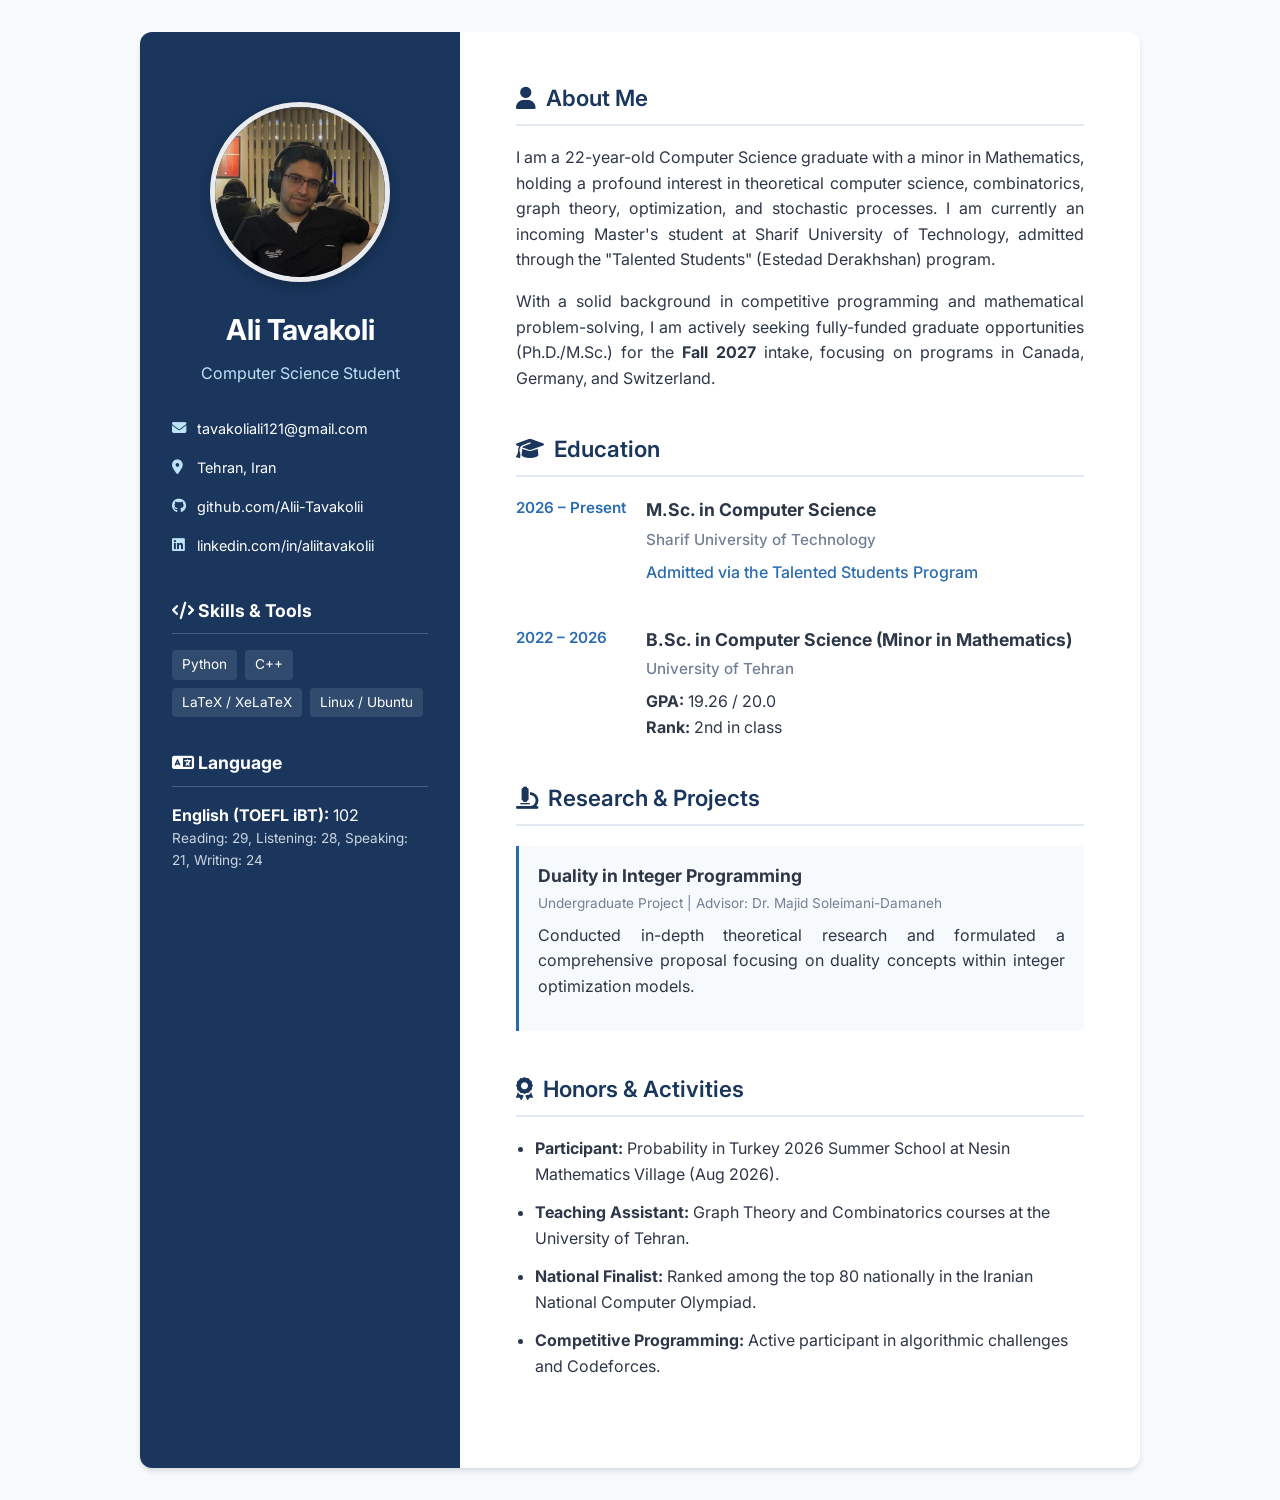
==== index.html @ ac8c1bbf "Update index.html" ====
<!DOCTYPE html>
<html lang="en">
<head>
    <meta charset="UTF-8">
    <meta name="viewport" content="width=device-width, initial-scale=1.0">

    <title>Ali Tavakoli | Computer Science Student | Algorithms, AI, Graph Theory</title>

    <meta name="description" content="Ali Tavakoli is a Computer Science student specializing in algorithms, graph theory, optimization, and AI. Portfolio, research, and academic profile.">

    <meta name="keywords" content="Ali Tavakoli, computer science, algorithms, graph theory, AI, optimization, University of Tehran, Sharif University">

    <meta name="author" content="Ali Tavakoli">

    <link rel="canonical" href="https://alii-tavakolii.ir/">

    <!-- Open Graph (for Google + social media) -->
    <meta property="og:title" content="Ali Tavakoli | Computer Science Portfolio">
    <meta property="og:description" content="Researcher in algorithms, graph theory, AI, and optimization. Academic portfolio and projects.">
    <meta property="og:type" content="website">
    <meta property="og:url" content="https://alii-tavakolii.ir/">

    <!-- Schema.org structured data -->
    <script type="application/ld+json">
    {
      "@context": "https://schema.org",
      "@type": "Person",
      "name": "Ali Tavakoli",
      "jobTitle": "Computer Science Student",
      "affiliation": {
        "@type": "CollegeOrUniversity",
        "name": "University of Tehran"
      },
      "url": "https://alii-tavakolii.ir/",
      "sameAs": [
        "https://github.com/Alii-Tavakolii",
        "https://www.linkedin.com/in/aliitavakolii/"
      ]
    }
    </script>

    <link rel="stylesheet" href="style.css">
    <link rel="stylesheet" href="https://cdnjs.cloudflare.com/ajax/libs/font-awesome/6.4.0/css/all.min.css">
</head>
<body>
    <div class="resume-wrapper">
        <aside class="sidebar">
            <div class="profile-container">
                <div class="profile-avatar">
                    <img src="profile.jpg" loading="lazy" alt="Ali Tavakoli">
                </div>
                
                <h1>Ali Tavakoli</h1>
                <h2 class="title">Computer Science Student</h2>
            </div>
            
            <div class="contact-info">
                <div class="contact-item">
                    <i class="fas fa-envelope"></i>
                    <a href="mailto:tavakoliali121@gmail.com">tavakoliali121@gmail.com</a>
                </div>
                <div class="contact-item">
                    <i class="fas fa-map-marker-alt"></i>
                    <span>Tehran, Iran</span>
                </div>
                <div class="contact-item">
                    <i class="fab fa-github"></i>
                    <a href="https://github.com/Alii-Tavakolii" target="_blank">
                        github.com/Alii-Tavakolii
                    </a>
                </div>
                <div class="contact-item">
                    <i class="fab fa-linkedin"></i>
                    <a href="https://www.linkedin.com/in/aliitavakolii/" target="_blank">
                        linkedin.com/in/aliitavakolii
                    </a>
                </div>
            </div>

            <div class="sidebar-section">
                <h3><i class="fas fa-code"></i> Skills & Tools</h3>
                <div class="skills-list">
                    <span class="skill-tag">Python</span>
                    <span class="skill-tag">C++</span>
                    <span class="skill-tag">LaTeX / XeLaTeX</span>
                    <span class="skill-tag">Linux / Ubuntu</span>
                </div>
            </div>

            <div class="sidebar-section">
                <h3><i class="fas fa-language"></i> Language</h3>
                <p><strong>English (TOEFL iBT):</strong> 102</p>
                <p class="sub-text">Reading: 29, Listening: 28, Speaking: 21, Writing: 24</p>
            </div>
        </aside>

        <main class="content">
            <section class="content-section">
                <h2 class="section-title"><i class="fas fa-user"></i> About Me</h2>
                <p>
                    I am a 22-year-old Computer Science graduate with a minor in Mathematics, holding a profound interest in theoretical computer science, combinatorics, graph theory, optimization, and stochastic processes. I am currently an incoming Master's student at Sharif University of Technology, admitted through the "Talented Students" (Estedad Derakhshan) program.
                </p>
                <p>
                    With a solid background in competitive programming and mathematical problem-solving, I am actively seeking fully-funded graduate opportunities (Ph.D./M.Sc.) for the <strong>Fall 2027</strong> intake, focusing on programs in Canada, Germany, and Switzerland.
                </p>
            </section>

            <section class="content-section">
                <h2 class="section-title"><i class="fas fa-graduation-cap"></i> Education</h2>
                
                <div class="timeline-item">
                    <div class="timeline-date">2026 – Present</div>
                    <div class="timeline-content">
                        <h3>M.Sc. in Computer Science</h3>
                        <h4>Sharif University of Technology</h4>
                        <p class="highlight">Admitted via the Talented Students Program</p>
                    </div>
                </div>

                <div class="timeline-item">
                    <div class="timeline-date">2022 – 2026</div>
                    <div class="timeline-content">
                        <h3>B.Sc. in Computer Science (Minor in Mathematics)</h3>
                        <h4>University of Tehran</h4>
                        <ul>
                            <li><strong>GPA:</strong> 19.26 / 20.0</li>
                            <li><strong>Rank:</strong> 2nd in class</li>
                        </ul>
                    </div>
                </div>
            </section>

            <section class="content-section">
                <h2 class="section-title"><i class="fas fa-microscope"></i> Research & Projects</h2>
                
                <div class="project-item">
                    <h3>Duality in Integer Programming</h3>
                    <p class="sub-text">Undergraduate Project | Advisor: Dr. Majid Soleimani-Damaneh</p>
                    <p>Conducted in-depth theoretical research and formulated a comprehensive proposal focusing on duality concepts within integer optimization models.</p>
                </div>

            </section>

            <section class="content-section">
                <h2 class="section-title"><i class="fas fa-award"></i> Honors & Activities</h2>
                <ul class="list-styled">
                    <li><strong>Participant:</strong> Probability in Turkey 2026 Summer School at Nesin Mathematics Village (Aug 2026).</li>
                    <li><strong>Teaching Assistant:</strong> Graph Theory and Combinatorics courses at the University of Tehran.</li>
                    <li><strong>National Finalist:</strong> Ranked among the top 80 nationally in the Iranian National Computer Olympiad.</li>
                    <li><strong>Competitive Programming:</strong> Active participant in algorithmic challenges and Codeforces.</li>
                </ul>
            </section>
        </main>
    </div>
</body>
</html>
---- style.css ----
@import url('https://fonts.googleapis.com/css2?family=Inter:wght@300;400;500;600;700&display=swap');

:root {
    --primary-color: #1a365d;
    --secondary-color: #2b6cb0;
    --text-main: #2d3748;
    --text-muted: #718096;
    --bg-main: #f7fafc;
    --bg-card: #ffffff;
    --border-color: #e2e8f0;
}

* {
    margin: 0;
    padding: 0;
    box-sizing: border-box;
}

body {
    font-family: 'Inter', sans-serif;
    background-color: var(--bg-main);
    color: var(--text-main);
    line-height: 1.6;
    padding: 2rem 1rem;
}

.resume-wrapper {
    max-width: 1000px;
    margin: 0 auto;
    background-color: var(--bg-card);
    border-radius: 12px;
    box-shadow: 0 4px 6px -1px rgba(0, 0, 0, 0.1), 0 2px 4px -1px rgba(0, 0, 0, 0.06);
    display: flex;
    overflow: hidden;
}

/* Sidebar Styles */
.sidebar {
    background-color: var(--primary-color);
    color: white;
    width: 320px;
    padding: 2.5rem 2rem;
    flex-shrink: 0;
}

.profile-container {
    text-align: center;
    padding: 30px 20px;
}

.profile-avatar {
    width: 180px;
    height: 180px;
    margin: 0 auto 25px auto;

    border-radius: 50%;
    overflow: hidden;

    border: 5px solid rgba(255,255,255,0.9);
    box-shadow: 0 4px 15px rgba(0,0,0,0.25);
}

.profile-avatar img {
    width: 100%;
    height: 100%;
    object-fit: cover;
    display: block;
}

.profile-container h1 {
    font-size: 1.8rem;
    font-weight: 700;
    margin-bottom: 0.5rem;
}

.profile-container .title {
    font-size: 1rem;
    font-weight: 400;
    color: #bee3f8;
}

.contact-info {
    margin-bottom: 2.5rem;
}

.contact-item {
    display: flex;
    align-items: center;
    margin-bottom: 1rem;
    font-size: 0.9rem;
}

.contact-item i {
    width: 25px;
    color: #bee3f8;
}

.contact-item a {
    color: white;
    text-decoration: none;
    transition: color 0.2s;
}

.contact-item a:hover {
    color: #bee3f8;
    text-decoration: underline;
}

.sidebar-section {
    margin-bottom: 2rem;
}

.sidebar-section h3 {
    font-size: 1.1rem;
    margin-bottom: 1rem;
    border-bottom: 1px solid rgba(255,255,255,0.2);
    padding-bottom: 0.5rem;
}

.skills-list {
    display: flex;
    flex-wrap: wrap;
    gap: 0.5rem;
}

.skill-tag {
    background-color: rgba(255,255,255,0.1);
    padding: 4px 10px;
    border-radius: 4px;
    font-size: 0.85rem;
}

.sub-text {
    font-size: 0.85rem;
    color: #cbd5e0;
}

/* Main Content Styles */
.content {
    flex-grow: 1;
    padding: 3rem 3.5rem;
}

.content-section {
    margin-bottom: 2.5rem;
}

.section-title {
    color: var(--primary-color);
    font-size: 1.4rem;
    font-weight: 600;
    margin-bottom: 1.2rem;
    display: flex;
    align-items: center;
    gap: 10px;
    border-bottom: 2px solid var(--border-color);
    padding-bottom: 0.5rem;
}

.content-section p {
    margin-bottom: 1rem;
    text-align: justify;
}

.highlight {
    color: var(--secondary-color);
    font-weight: 500;
}

/* Timeline/Education */
.timeline-item {
    display: flex;
    margin-bottom: 1.5rem;
}

.timeline-date {
    width: 130px;
    flex-shrink: 0;
    font-weight: 600;
    color: var(--secondary-color);
    font-size: 0.95rem;
}

.timeline-content h3 {
    font-size: 1.1rem;
    color: var(--text-main);
    margin-bottom: 0.2rem;
}

.timeline-content h4 {
    font-size: 0.95rem;
    font-weight: 500;
    color: var(--text-muted);
    margin-bottom: 0.5rem;
}

.timeline-content ul {
    list-style-type: none;
}

/* Projects */
.project-item {
    background-color: var(--bg-main);
    border-left: 3px solid var(--secondary-color);
    padding: 1rem 1.2rem;
    margin-bottom: 1rem;
    border-radius: 0 4px 4px 0;
}

.project-item h3 {
    font-size: 1.1rem;
    margin-bottom: 0.2rem;
}

.project-item .sub-text {
    color: var(--text-muted);
    margin-bottom: 0.5rem;
}

/* Lists */
.list-styled {
    padding-left: 1.2rem;
}

.list-styled li {
    margin-bottom: 0.8rem;
}

/* Responsive Design */
@media (max-width: 768px) {
    .resume-wrapper {
        flex-direction: column;
    }
    
    .sidebar {
        width: 100%;
        padding: 2rem;
    }
    
    .content {
        padding: 2rem;
    }
    
    .timeline-item {
        flex-direction: column;
    }
    
    .timeline-date {
        margin-bottom: 0.3rem;
    }
}
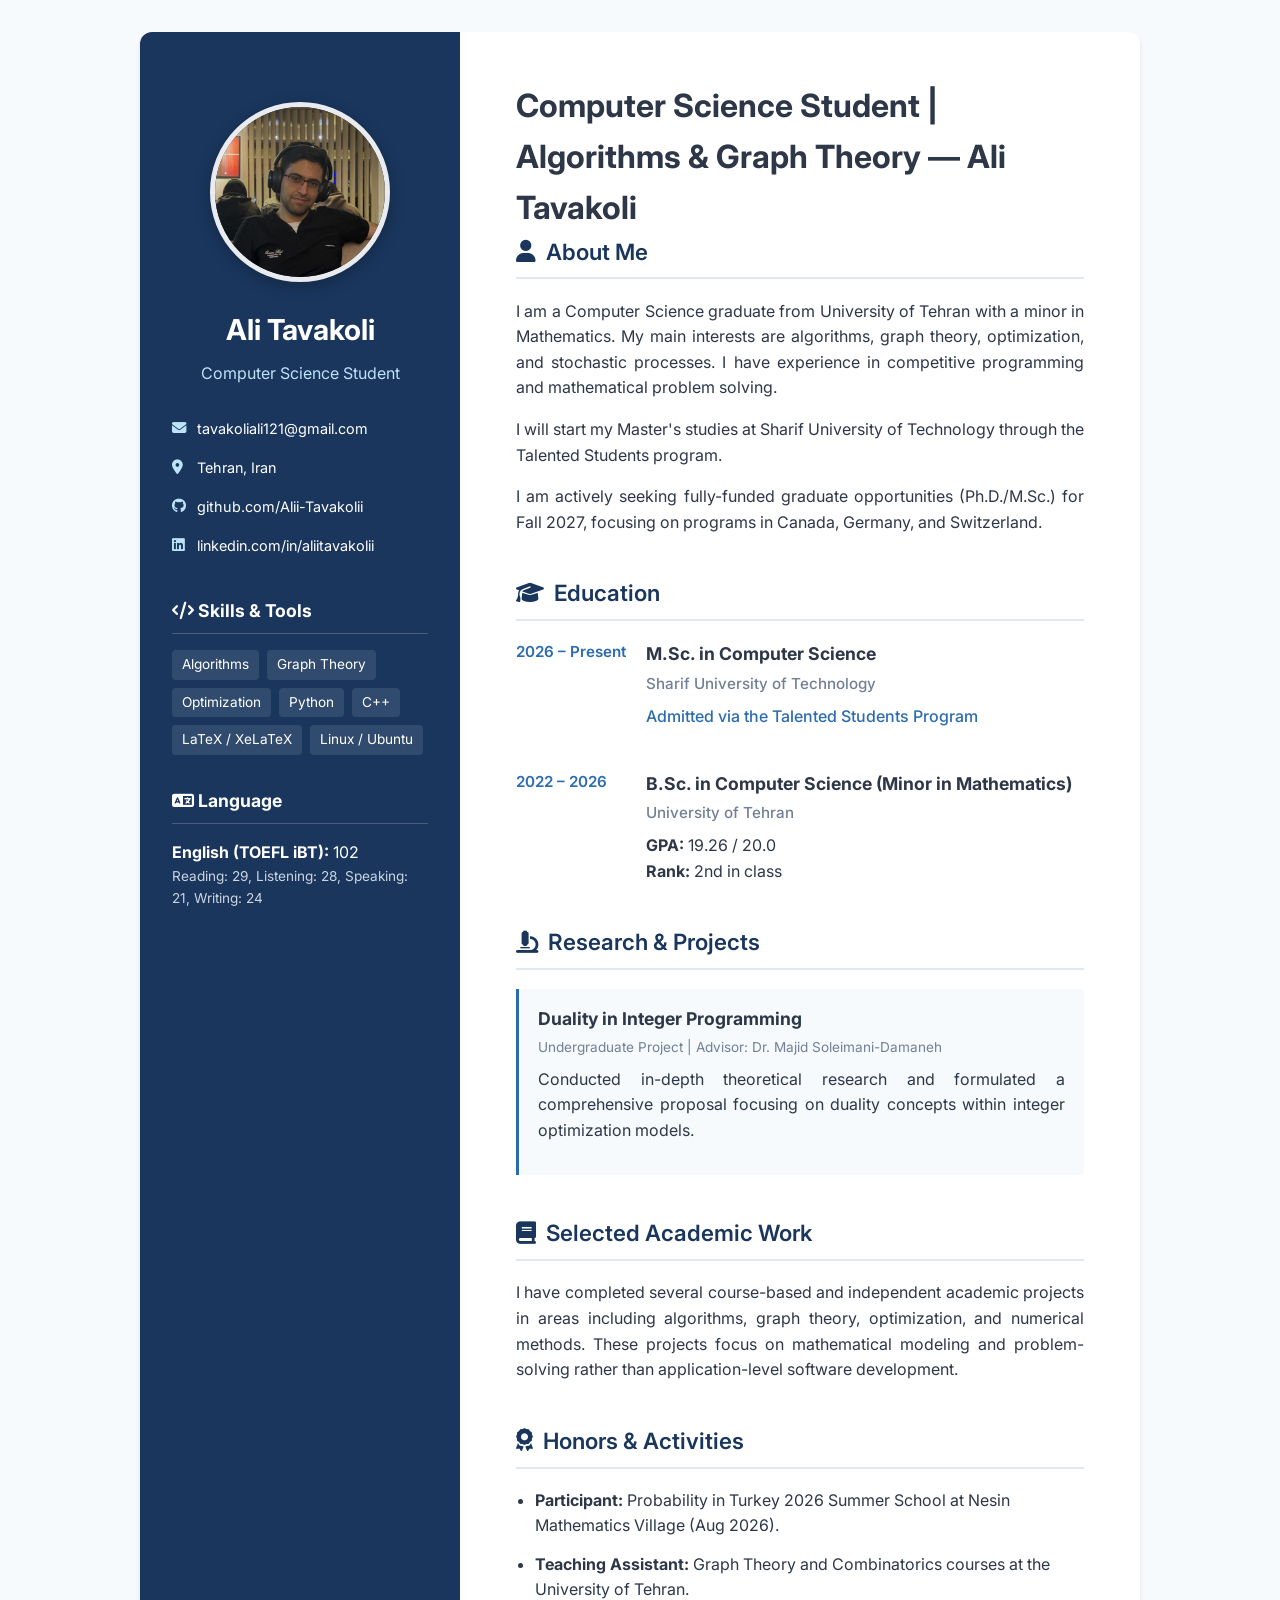
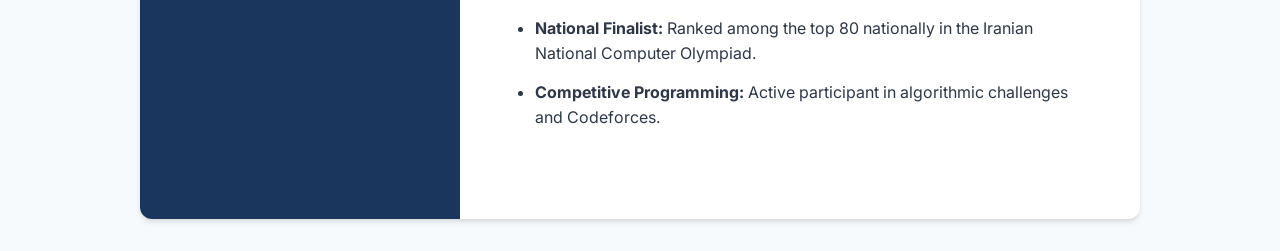
==== commit 20ebbcbf: "Update index.html" ====
--- a/index.html
+++ b/index.html
@@ -2,25 +2,28 @@
 <html lang="en">
 <head>
     <meta charset="UTF-8">
+    <meta name="robots" content="index, follow">
     <meta name="viewport" content="width=device-width, initial-scale=1.0">
 
-    <title>Ali Tavakoli | Computer Science Student | Algorithms, AI, Graph Theory</title>
+    <title>Ali Tavakoli | Computer Science Student (Algorithms, Graph Theory, Optimization)</title>
 
-    <meta name="description" content="Ali Tavakoli is a Computer Science student specializing in algorithms, graph theory, optimization, and AI. Portfolio, research, and academic profile.">
-
-    <meta name="keywords" content="Ali Tavakoli, computer science, algorithms, graph theory, AI, optimization, University of Tehran, Sharif University">
+    <meta name="description" content="Computer Science student at University of Tehran with strong background in algorithms, graph theory, optimization, and competitive programming. Personal portfolio and academic CV.">
 
     <meta name="author" content="Ali Tavakoli">
 
     <link rel="canonical" href="https://alii-tavakolii.ir/">
 
-    <!-- Open Graph (for Google + social media) -->
+    <!-- Open Graph -->
     <meta property="og:title" content="Ali Tavakoli | Computer Science Portfolio">
-    <meta property="og:description" content="Researcher in algorithms, graph theory, AI, and optimization. Academic portfolio and projects.">
+    <meta property="og:description" content="Computer Science student focused on algorithms, graph theory, and optimization. Academic CV and projects.">
     <meta property="og:type" content="website">
     <meta property="og:url" content="https://alii-tavakolii.ir/">
+    <meta property="og:image" content="https://alii-tavakolii.ir/profile.jpg">
 
-    <!-- Schema.org structured data -->
+    <!-- Twitter -->
+    <meta name="twitter:card" content="summary_large_image">
+
+    <!-- Structured Data (واقعی، بدون اغراق) -->
     <script type="application/ld+json">
     {
       "@context": "https://schema.org",
@@ -35,6 +38,13 @@
       "sameAs": [
         "https://github.com/Alii-Tavakolii",
         "https://www.linkedin.com/in/aliitavakolii/"
+      ],
+      "knowsAbout": [
+        "Algorithms",
+        "Graph Theory",
+        "Optimization",
+        "Competitive Programming",
+        "Machine Learning"
       ]
     }
     </script>
@@ -80,6 +90,9 @@
             <div class="sidebar-section">
                 <h3><i class="fas fa-code"></i> Skills & Tools</h3>
                 <div class="skills-list">
+                    <span class="skill-tag">Algorithms</span>
+                    <span class="skill-tag">Graph Theory</span>
+                    <span class="skill-tag">Optimization</span>
                     <span class="skill-tag">Python</span>
                     <span class="skill-tag">C++</span>
                     <span class="skill-tag">LaTeX / XeLaTeX</span>
@@ -95,13 +108,22 @@
         </aside>
 
         <main class="content">
+            
+                <h1>Computer Science Student | Algorithms & Graph Theory — Ali Tavakoli</h1>   
+            
             <section class="content-section">
                 <h2 class="section-title"><i class="fas fa-user"></i> About Me</h2>
+            
                 <p>
-                    I am a 22-year-old Computer Science graduate with a minor in Mathematics, holding a profound interest in theoretical computer science, combinatorics, graph theory, optimization, and stochastic processes. I am currently an incoming Master's student at Sharif University of Technology, admitted through the "Talented Students" (Estedad Derakhshan) program.
+                    I am a Computer Science graduate from University of Tehran with a minor in Mathematics. My main interests are algorithms, graph theory, optimization, and stochastic processes. I have experience in competitive programming and mathematical problem solving.
                 </p>
+            
                 <p>
-                    With a solid background in competitive programming and mathematical problem-solving, I am actively seeking fully-funded graduate opportunities (Ph.D./M.Sc.) for the <strong>Fall 2027</strong> intake, focusing on programs in Canada, Germany, and Switzerland.
+                    I will start my Master's studies at Sharif University of Technology through the Talented Students program.
+                </p>
+            
+                <p>
+                    I am actively seeking fully-funded graduate opportunities (Ph.D./M.Sc.) for Fall 2027, focusing on programs in Canada, Germany, and Switzerland.
                 </p>
             </section>
 
@@ -142,6 +164,14 @@
             </section>
 
             <section class="content-section">
+                <h2 class="section-title"><i class="fas fa-book"></i> Selected Academic Work</h2>
+            
+                <p>
+                    I have completed several course-based and independent academic projects in areas including algorithms, graph theory, optimization, and numerical methods. These projects focus on mathematical modeling and problem-solving rather than application-level software development.
+                </p>
+            </section>
+
+            <section class="content-section">
                 <h2 class="section-title"><i class="fas fa-award"></i> Honors & Activities</h2>
                 <ul class="list-styled">
                     <li><strong>Participant:</strong> Probability in Turkey 2026 Summer School at Nesin Mathematics Village (Aug 2026).</li>
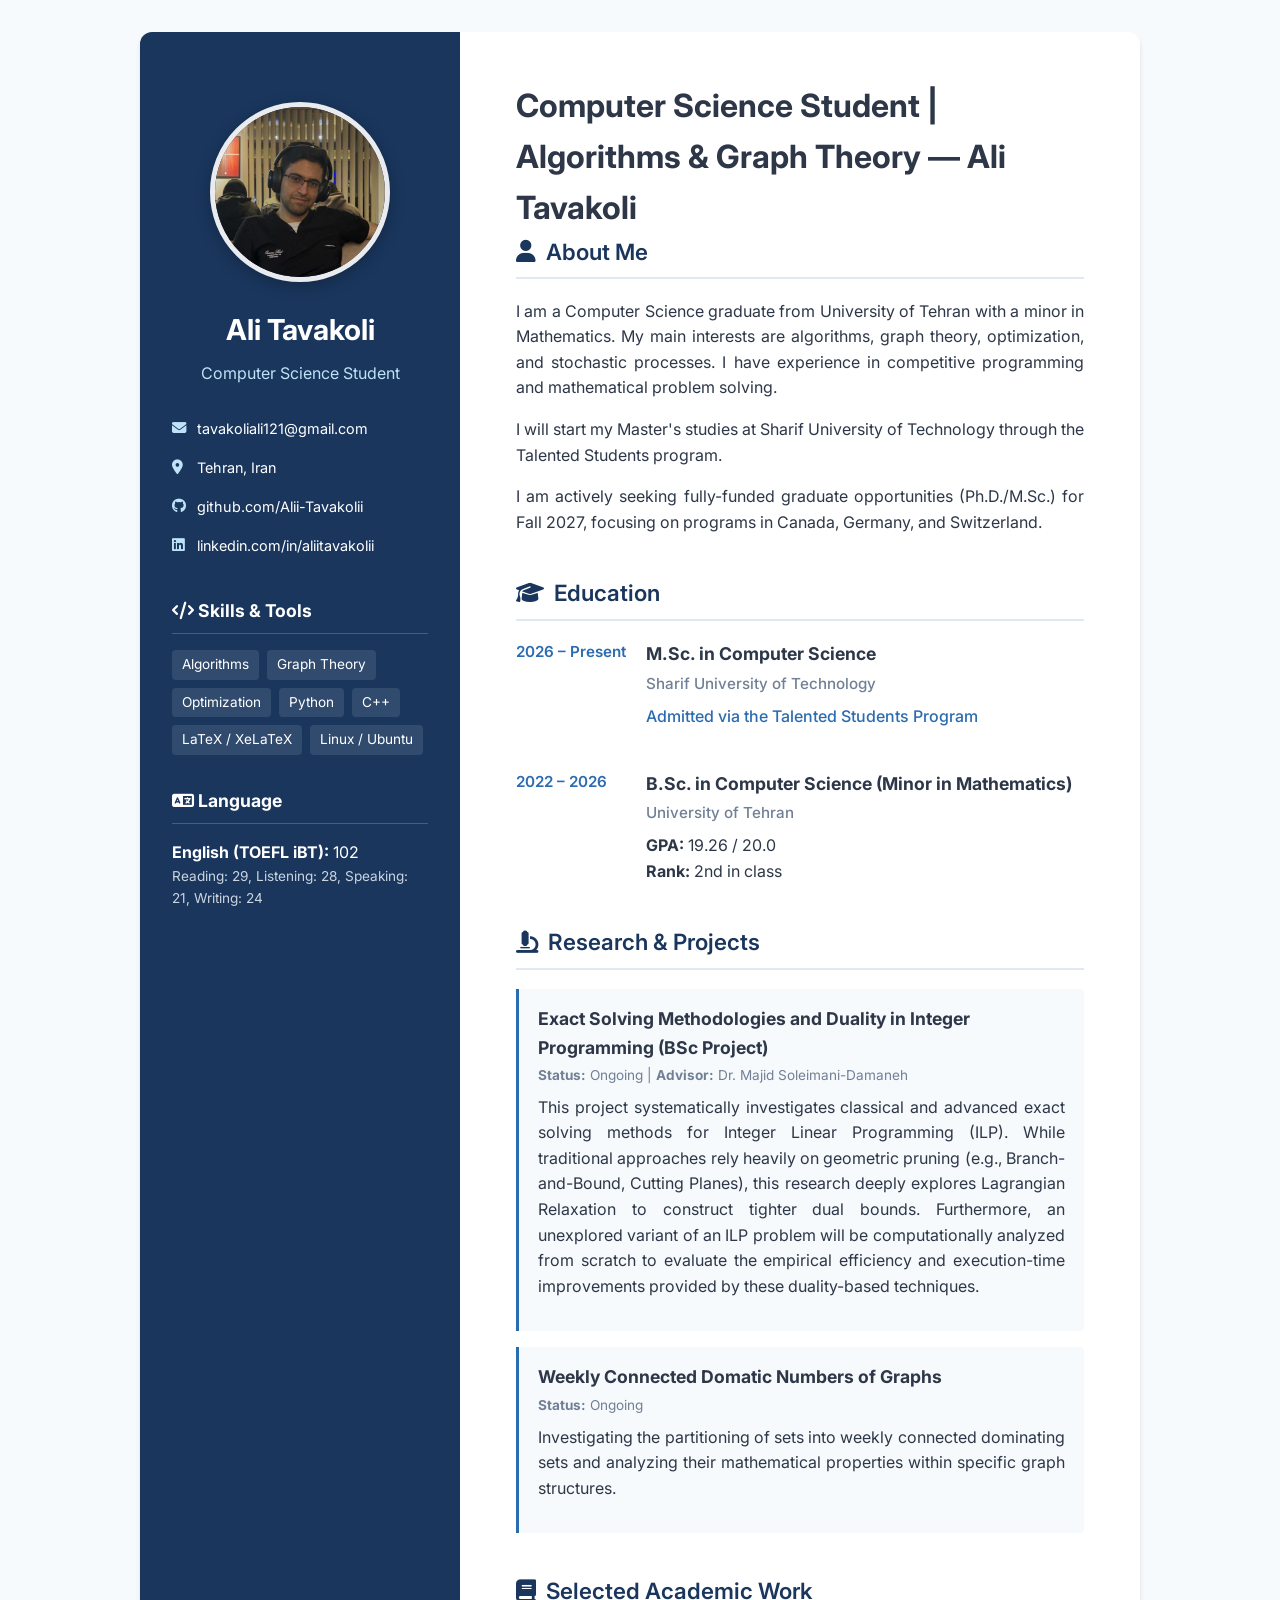
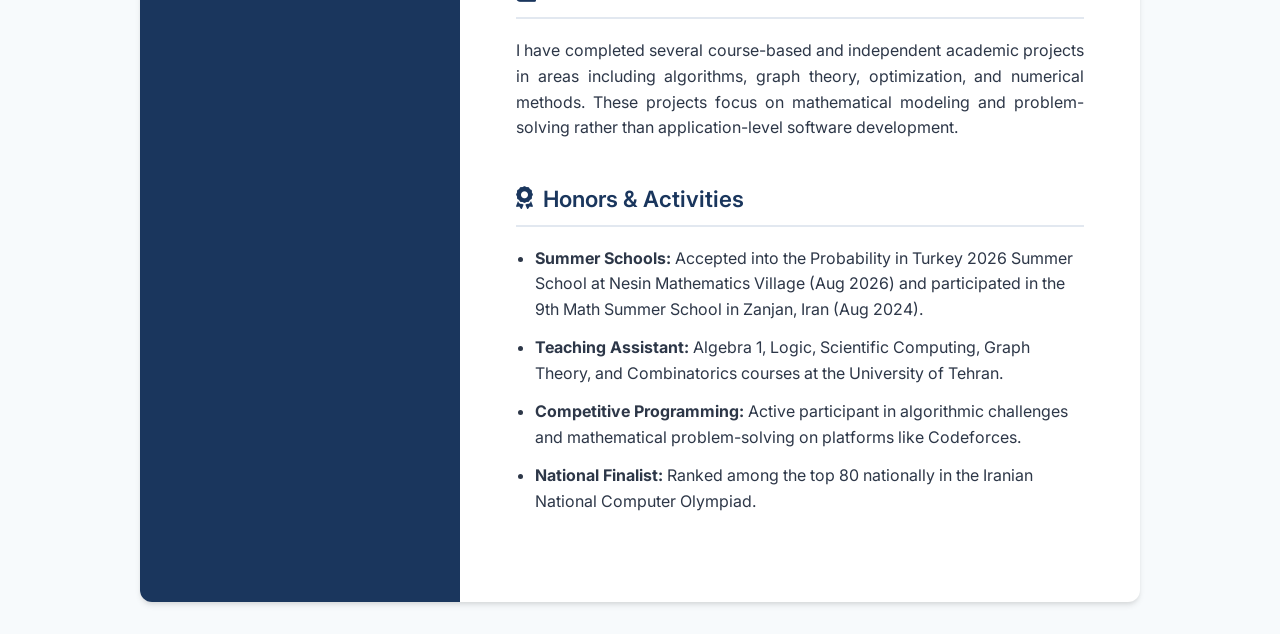
==== commit d90a258e: "Update index.html" ====
--- a/index.html
+++ b/index.html
@@ -23,7 +23,7 @@
     <!-- Twitter -->
     <meta name="twitter:card" content="summary_large_image">
 
-    <!-- Structured Data (واقعی، بدون اغراق) -->
+    <!-- Structured Data -->
     <script type="application/ld+json">
     {
       "@context": "https://schema.org",
@@ -43,8 +43,7 @@
         "Algorithms",
         "Graph Theory",
         "Optimization",
-        "Competitive Programming",
-        "Machine Learning"
+        "Competitive Programming"
       ]
     }
     </script>
@@ -113,15 +112,15 @@
             
             <section class="content-section">
                 <h2 class="section-title"><i class="fas fa-user"></i> About Me</h2>
-            
+                
                 <p>
                     I am a Computer Science graduate from University of Tehran with a minor in Mathematics. My main interests are algorithms, graph theory, optimization, and stochastic processes. I have experience in competitive programming and mathematical problem solving.
                 </p>
-            
+                
                 <p>
                     I will start my Master's studies at Sharif University of Technology through the Talented Students program.
                 </p>
-            
+                
                 <p>
                     I am actively seeking fully-funded graduate opportunities (Ph.D./M.Sc.) for Fall 2027, focusing on programs in Canada, Germany, and Switzerland.
                 </p>
@@ -156,16 +155,22 @@
                 <h2 class="section-title"><i class="fas fa-microscope"></i> Research & Projects</h2>
                 
                 <div class="project-item">
-                    <h3>Duality in Integer Programming</h3>
-                    <p class="sub-text">Undergraduate Project | Advisor: Dr. Majid Soleimani-Damaneh</p>
-                    <p>Conducted in-depth theoretical research and formulated a comprehensive proposal focusing on duality concepts within integer optimization models.</p>
+                    <h3>Exact Solving Methodologies and Duality in Integer Programming (BSc Project)</h3>
+                    <p class="sub-text"><strong>Status:</strong> Ongoing | <strong>Advisor:</strong> Dr. Majid Soleimani-Damaneh</p>
+                    <p>This project systematically investigates classical and advanced exact solving methods for Integer Linear Programming (ILP). While traditional approaches rely heavily on geometric pruning (e.g., Branch-and-Bound, Cutting Planes), this research deeply explores Lagrangian Relaxation to construct tighter dual bounds. Furthermore, an unexplored variant of an ILP problem will be computationally analyzed from scratch to evaluate the empirical efficiency and execution-time improvements provided by these duality-based techniques.</p>
+                </div>
+
+                <div class="project-item">
+                    <h3>Weekly Connected Domatic Numbers of Graphs</h3>
+                    <p class="sub-text"><strong>Status:</strong> Ongoing</p>
+                    <p>Investigating the partitioning of sets into weekly connected dominating sets and analyzing their mathematical properties within specific graph structures.</p>
                 </div>
 
             </section>
 
             <section class="content-section">
                 <h2 class="section-title"><i class="fas fa-book"></i> Selected Academic Work</h2>
-            
+                
                 <p>
                     I have completed several course-based and independent academic projects in areas including algorithms, graph theory, optimization, and numerical methods. These projects focus on mathematical modeling and problem-solving rather than application-level software development.
                 </p>
@@ -174,10 +179,10 @@
             <section class="content-section">
                 <h2 class="section-title"><i class="fas fa-award"></i> Honors & Activities</h2>
                 <ul class="list-styled">
-                    <li><strong>Participant:</strong> Probability in Turkey 2026 Summer School at Nesin Mathematics Village (Aug 2026).</li>
-                    <li><strong>Teaching Assistant:</strong> Graph Theory and Combinatorics courses at the University of Tehran.</li>
+                    <li><strong>Summer Schools:</strong> Accepted into the Probability in Turkey 2026 Summer School at Nesin Mathematics Village (Aug 2026) and participated in the 9th Math Summer School in Zanjan, Iran (Aug 2024).</li>
+                    <li><strong>Teaching Assistant:</strong> Algebra 1, Logic, Scientific Computing, Graph Theory, and Combinatorics courses at the University of Tehran.</li>
+                    <li><strong>Competitive Programming:</strong> Active participant in algorithmic challenges and mathematical problem-solving on platforms like Codeforces.</li>
                     <li><strong>National Finalist:</strong> Ranked among the top 80 nationally in the Iranian National Computer Olympiad.</li>
-                    <li><strong>Competitive Programming:</strong> Active participant in algorithmic challenges and Codeforces.</li>
                 </ul>
             </section>
         </main>
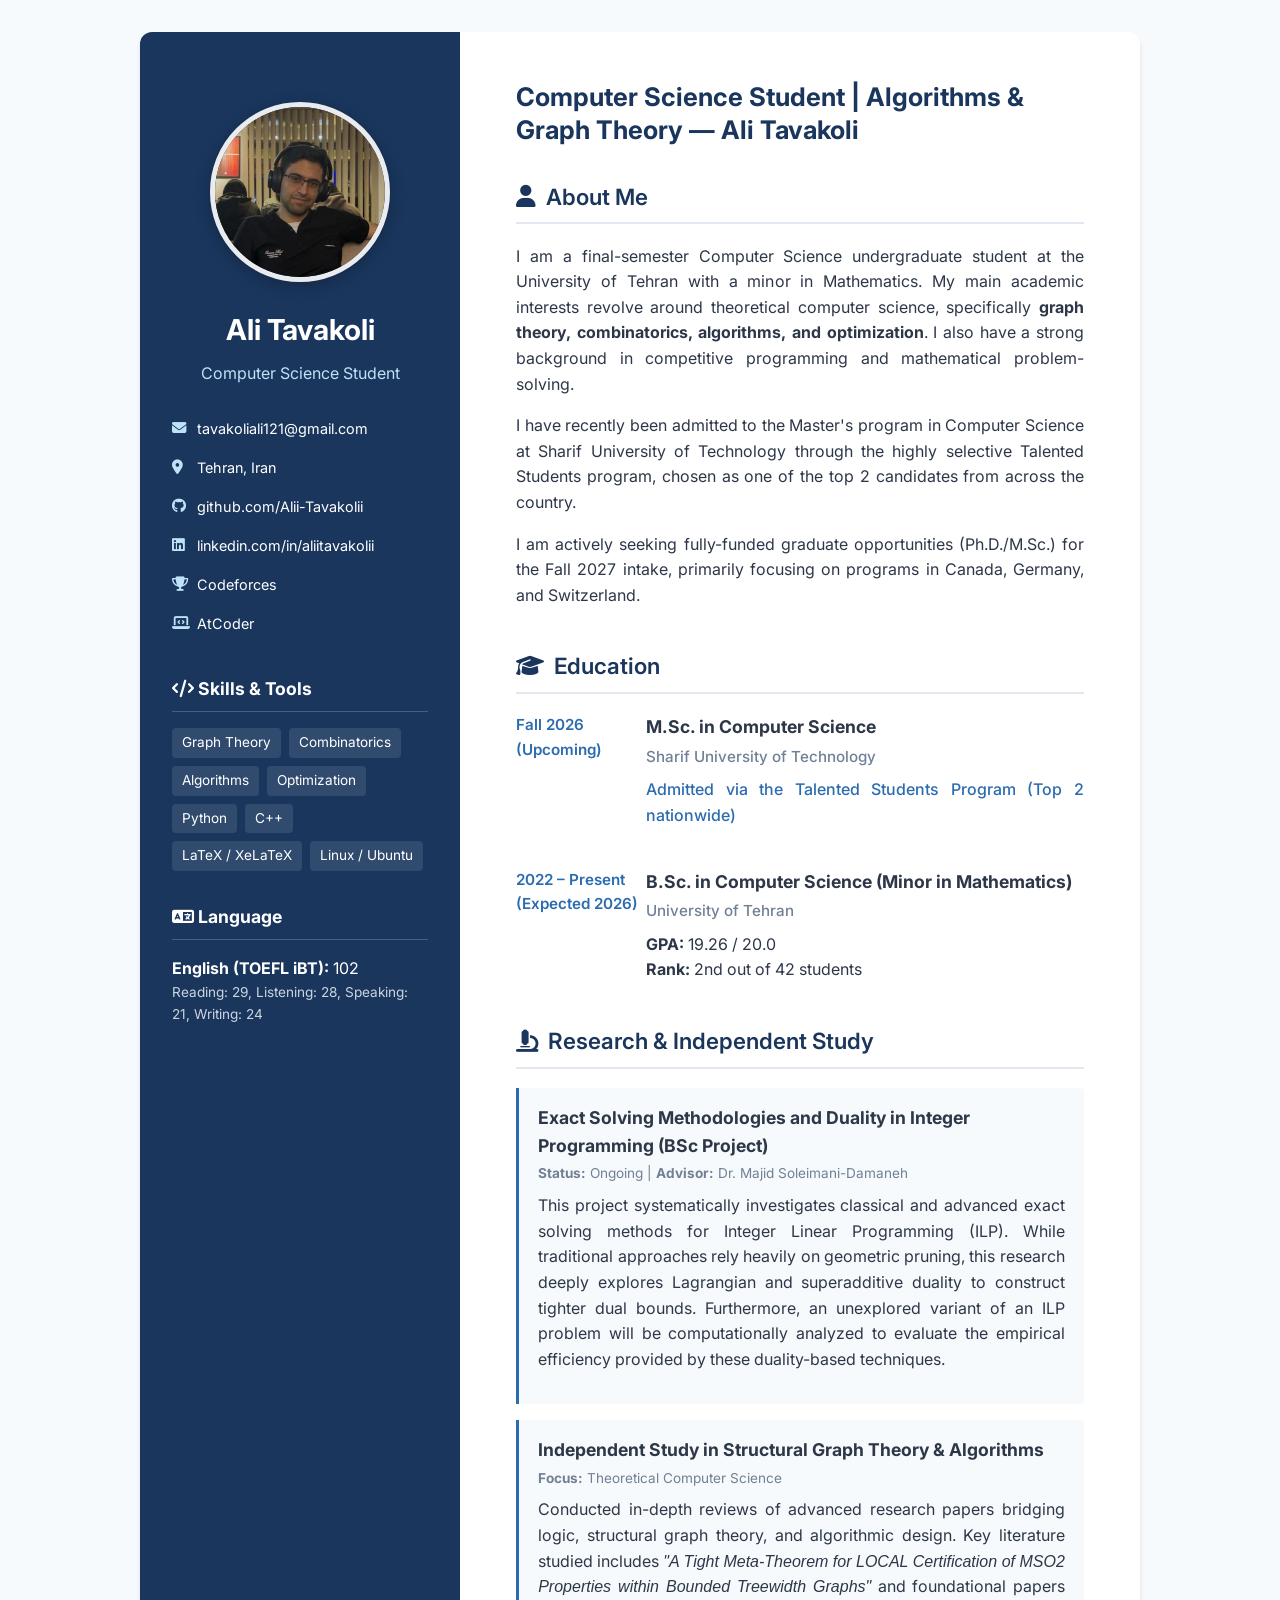
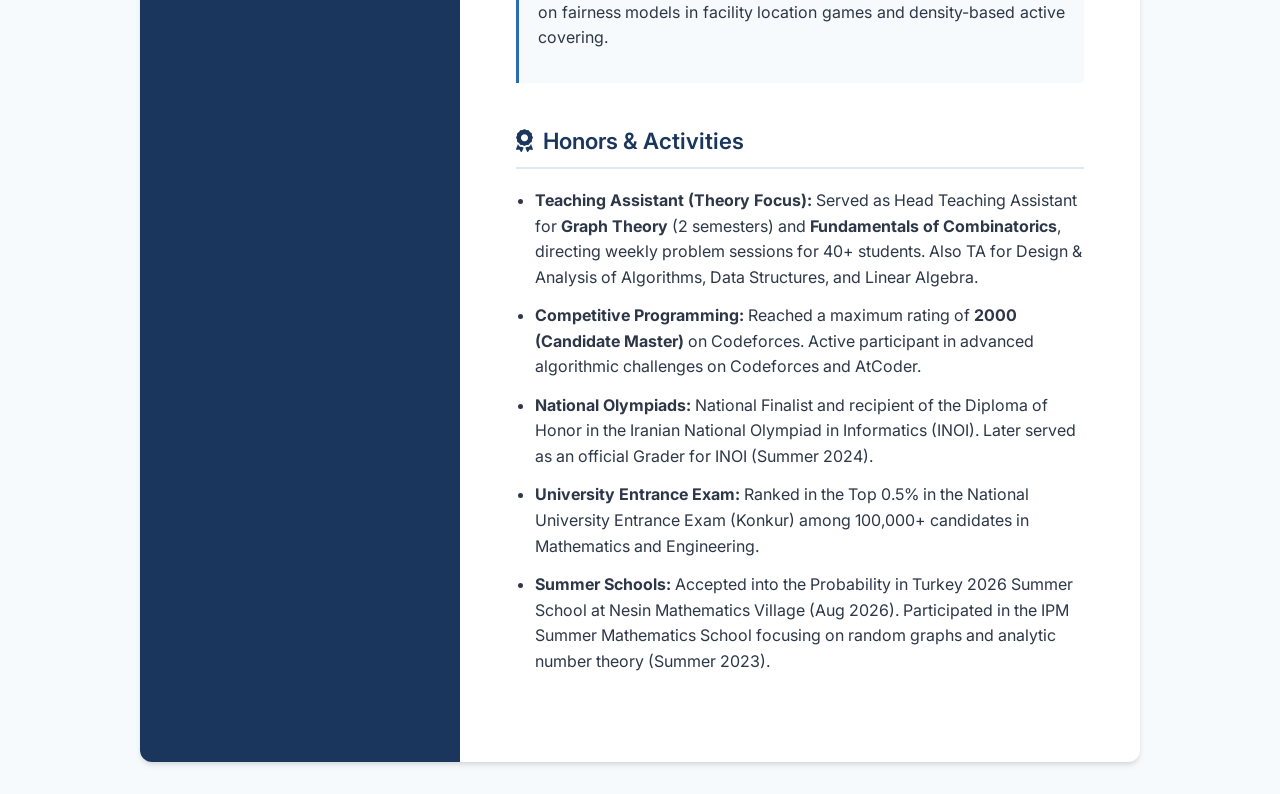
==== commit 58e7f5e8: "Update index.html" ====
--- a/index.html
+++ b/index.html
@@ -37,12 +37,15 @@
       "url": "https://alii-tavakolii.ir/",
       "sameAs": [
         "https://github.com/Alii-Tavakolii",
-        "https://www.linkedin.com/in/aliitavakolii/"
+        "https://www.linkedin.com/in/aliitavakolii/",
+        "https://codeforces.com/profile/Ali_Tavakoli",
+        "https://atcoder.jp/users/Ali_Tavakoli"
       ],
       "knowsAbout": [
         "Algorithms",
         "Graph Theory",
         "Optimization",
+        "Combinatorics",
         "Competitive Programming"
       ]
     }
@@ -84,13 +87,26 @@
                         linkedin.com/in/aliitavakolii
                     </a>
                 </div>
+                <div class="contact-item">
+                    <i class="fas fa-trophy"></i>
+                    <a href="https://codeforces.com/profile/Ali_Tavakoli" target="_blank">
+                        Codeforces
+                    </a>
+                </div>
+                <div class="contact-item">
+                    <i class="fas fa-laptop-code"></i>
+                    <a href="https://atcoder.jp/users/Ali_Tavakoli" target="_blank">
+                        AtCoder
+                    </a>
+                </div>
             </div>
 
             <div class="sidebar-section">
                 <h3><i class="fas fa-code"></i> Skills & Tools</h3>
                 <div class="skills-list">
+                    <span class="skill-tag">Graph Theory</span>
+                    <span class="skill-tag">Combinatorics</span>
                     <span class="skill-tag">Algorithms</span>
-                    <span class="skill-tag">Graph Theory</span>
                     <span class="skill-tag">Optimization</span>
                     <span class="skill-tag">Python</span>
                     <span class="skill-tag">C++</span>
@@ -108,21 +124,21 @@
 
         <main class="content">
             
-                <h1>Computer Science Student | Algorithms & Graph Theory — Ali Tavakoli</h1>   
+            <h1>Computer Science Student | Algorithms & Graph Theory — Ali Tavakoli</h1>   
             
             <section class="content-section">
                 <h2 class="section-title"><i class="fas fa-user"></i> About Me</h2>
                 
                 <p>
-                    I am a Computer Science graduate from University of Tehran with a minor in Mathematics. My main interests are algorithms, graph theory, optimization, and stochastic processes. I have experience in competitive programming and mathematical problem solving.
+                    I am a final-semester Computer Science undergraduate student at the University of Tehran with a minor in Mathematics. My main academic interests revolve around theoretical computer science, specifically <strong>graph theory, combinatorics, algorithms, and optimization</strong>. I also have a strong background in competitive programming and mathematical problem-solving.
                 </p>
                 
                 <p>
-                    I will start my Master's studies at Sharif University of Technology through the Talented Students program.
+                    I have recently been admitted to the Master's program in Computer Science at Sharif University of Technology through the highly selective Talented Students program, chosen as one of the top 2 candidates from across the country.
                 </p>
                 
                 <p>
-                    I am actively seeking fully-funded graduate opportunities (Ph.D./M.Sc.) for Fall 2027, focusing on programs in Canada, Germany, and Switzerland.
+                    I am actively seeking fully-funded graduate opportunities (Ph.D./M.Sc.) for the Fall 2027 intake, primarily focusing on programs in Canada, Germany, and Switzerland.
                 </p>
             </section>
 
@@ -130,59 +146,52 @@
                 <h2 class="section-title"><i class="fas fa-graduation-cap"></i> Education</h2>
                 
                 <div class="timeline-item">
-                    <div class="timeline-date">2026 – Present</div>
+                    <div class="timeline-date">Fall 2026 (Upcoming)</div>
                     <div class="timeline-content">
                         <h3>M.Sc. in Computer Science</h3>
                         <h4>Sharif University of Technology</h4>
-                        <p class="highlight">Admitted via the Talented Students Program</p>
+                        <p class="highlight">Admitted via the Talented Students Program (Top 2 nationwide)</p>
                     </div>
                 </div>
 
                 <div class="timeline-item">
-                    <div class="timeline-date">2022 – 2026</div>
+                    <div class="timeline-date">2022 – Present (Expected 2026)</div>
                     <div class="timeline-content">
                         <h3>B.Sc. in Computer Science (Minor in Mathematics)</h3>
                         <h4>University of Tehran</h4>
                         <ul>
                             <li><strong>GPA:</strong> 19.26 / 20.0</li>
-                            <li><strong>Rank:</strong> 2nd in class</li>
+                            <li><strong>Rank:</strong> 2nd out of 42 students</li>
                         </ul>
                     </div>
                 </div>
             </section>
 
             <section class="content-section">
-                <h2 class="section-title"><i class="fas fa-microscope"></i> Research & Projects</h2>
+                <h2 class="section-title"><i class="fas fa-microscope"></i> Research & Independent Study</h2>
                 
                 <div class="project-item">
                     <h3>Exact Solving Methodologies and Duality in Integer Programming (BSc Project)</h3>
                     <p class="sub-text"><strong>Status:</strong> Ongoing | <strong>Advisor:</strong> Dr. Majid Soleimani-Damaneh</p>
-                    <p>This project systematically investigates classical and advanced exact solving methods for Integer Linear Programming (ILP). While traditional approaches rely heavily on geometric pruning (e.g., Branch-and-Bound, Cutting Planes), this research deeply explores Lagrangian Relaxation to construct tighter dual bounds. Furthermore, an unexplored variant of an ILP problem will be computationally analyzed from scratch to evaluate the empirical efficiency and execution-time improvements provided by these duality-based techniques.</p>
+                    <p>This project systematically investigates classical and advanced exact solving methods for Integer Linear Programming (ILP). While traditional approaches rely heavily on geometric pruning, this research deeply explores Lagrangian and superadditive duality to construct tighter dual bounds. Furthermore, an unexplored variant of an ILP problem will be computationally analyzed to evaluate the empirical efficiency provided by these duality-based techniques.</p>
                 </div>
 
                 <div class="project-item">
-                    <h3>Weekly Connected Domatic Numbers of Graphs</h3>
-                    <p class="sub-text"><strong>Status:</strong> Ongoing</p>
-                    <p>Investigating the partitioning of sets into weekly connected dominating sets and analyzing their mathematical properties within specific graph structures.</p>
-                </div>
-
-            </section>
-
-            <section class="content-section">
-                <h2 class="section-title"><i class="fas fa-book"></i> Selected Academic Work</h2>
-                
-                <p>
-                    I have completed several course-based and independent academic projects in areas including algorithms, graph theory, optimization, and numerical methods. These projects focus on mathematical modeling and problem-solving rather than application-level software development.
-                </p>
+                    <h3>Independent Study in Structural Graph Theory & Algorithms</h3>
+                    <p class="sub-text"><strong>Focus:</strong> Theoretical Computer Science</p>
+                    <p>Conducted in-depth reviews of advanced research papers bridging logic, structural graph theory, and algorithmic design. Key literature studied includes <em>"A Tight Meta-Theorem for LOCAL Certification of MSO2 Properties within Bounded Treewidth Graphs"</em> and foundational papers on fairness models in facility location games and density-based active covering.</p>
+                </div>
+
             </section>
 
             <section class="content-section">
                 <h2 class="section-title"><i class="fas fa-award"></i> Honors & Activities</h2>
                 <ul class="list-styled">
-                    <li><strong>Summer Schools:</strong> Accepted into the Probability in Turkey 2026 Summer School at Nesin Mathematics Village (Aug 2026) and participated in the 9th Math Summer School in Zanjan, Iran (Aug 2024).</li>
-                    <li><strong>Teaching Assistant:</strong> Algebra 1, Logic, Scientific Computing, Graph Theory, and Combinatorics courses at the University of Tehran.</li>
-                    <li><strong>Competitive Programming:</strong> Active participant in algorithmic challenges and mathematical problem-solving on platforms like Codeforces.</li>
-                    <li><strong>National Finalist:</strong> Ranked among the top 80 nationally in the Iranian National Computer Olympiad.</li>
+                    <li><strong>Teaching Assistant (Theory Focus):</strong> Served as Head Teaching Assistant for <strong>Graph Theory</strong> (2 semesters) and <strong>Fundamentals of Combinatorics</strong>, directing weekly problem sessions for 40+ students. Also TA for Design & Analysis of Algorithms, Data Structures, and Linear Algebra.</li>
+                    <li><strong>Competitive Programming:</strong> Reached a maximum rating of <strong>2000 (Candidate Master)</strong> on Codeforces. Active participant in advanced algorithmic challenges on Codeforces and AtCoder.</li>
+                    <li><strong>National Olympiads:</strong> National Finalist and recipient of the Diploma of Honor in the Iranian National Olympiad in Informatics (INOI). Later served as an official Grader for INOI (Summer 2024).</li>
+                    <li><strong>University Entrance Exam:</strong> Ranked in the Top 0.5% in the National University Entrance Exam (Konkur) among 100,000+ candidates in Mathematics and Engineering.</li>
+                    <li><strong>Summer Schools:</strong> Accepted into the Probability in Turkey 2026 Summer School at Nesin Mathematics Village (Aug 2026). Participated in the IPM Summer Mathematics School focusing on random graphs and analytic number theory (Summer 2023).</li>
                 </ul>
             </section>
         </main>
--- a/style.css
+++ b/style.css
@@ -160,6 +160,9 @@
 .content-section p {
     margin-bottom: 1rem;
     text-align: justify;
+    word-break: break-word;
+    -webkit-hyphens: auto;
+    hyphens: auto;
 }
 
 .highlight {
@@ -248,4 +251,18 @@
     .timeline-date {
         margin-bottom: 0.3rem;
     }
-}
+
+    /* جلوگیری قطعی از فاصله‌های زیاد بین کلمات در موبایل */
+    .content-section p {
+        text-align: left !important;
+    }
+}
+
+/* استایل عنوان اصلی محتوا */
+.content h1 {
+    font-size: 1.6rem;
+    font-weight: 700;
+    color: var(--primary-color);
+    margin-bottom: 2rem;
+    line-height: 1.3;
+}
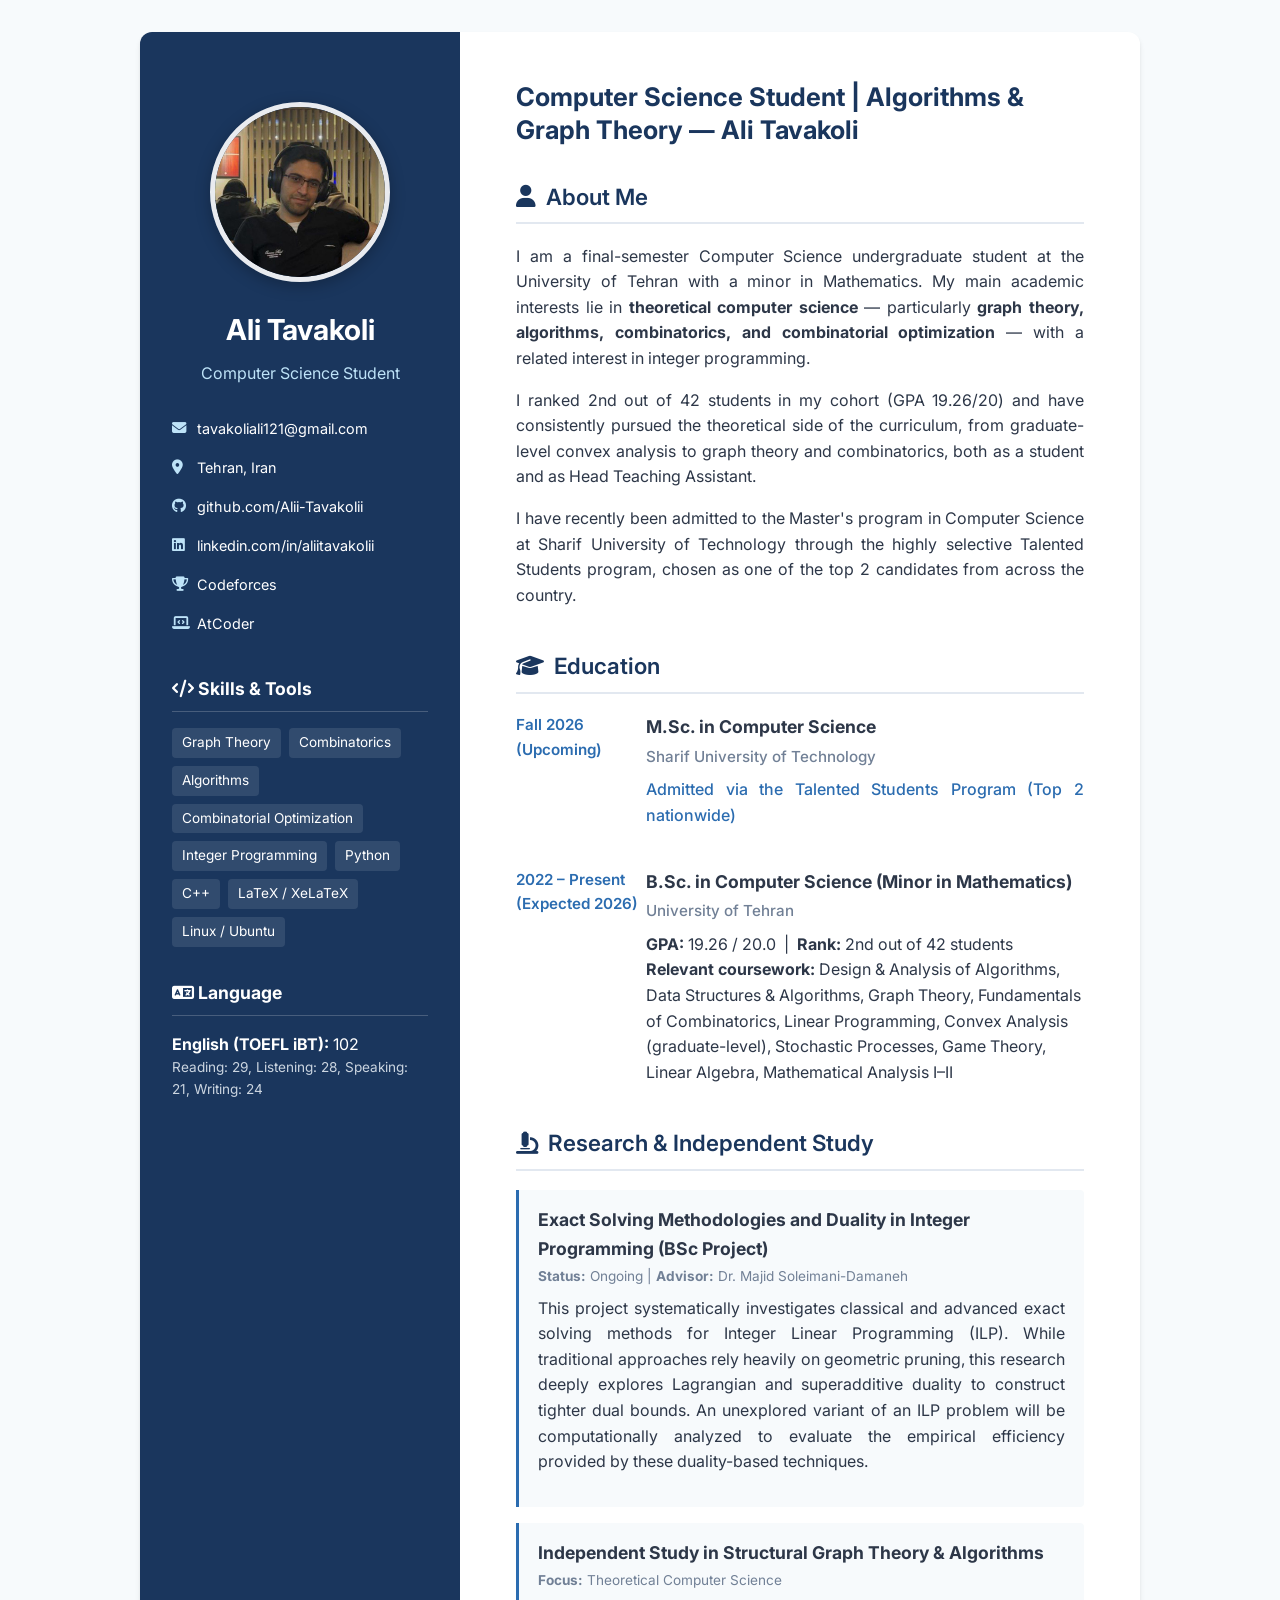
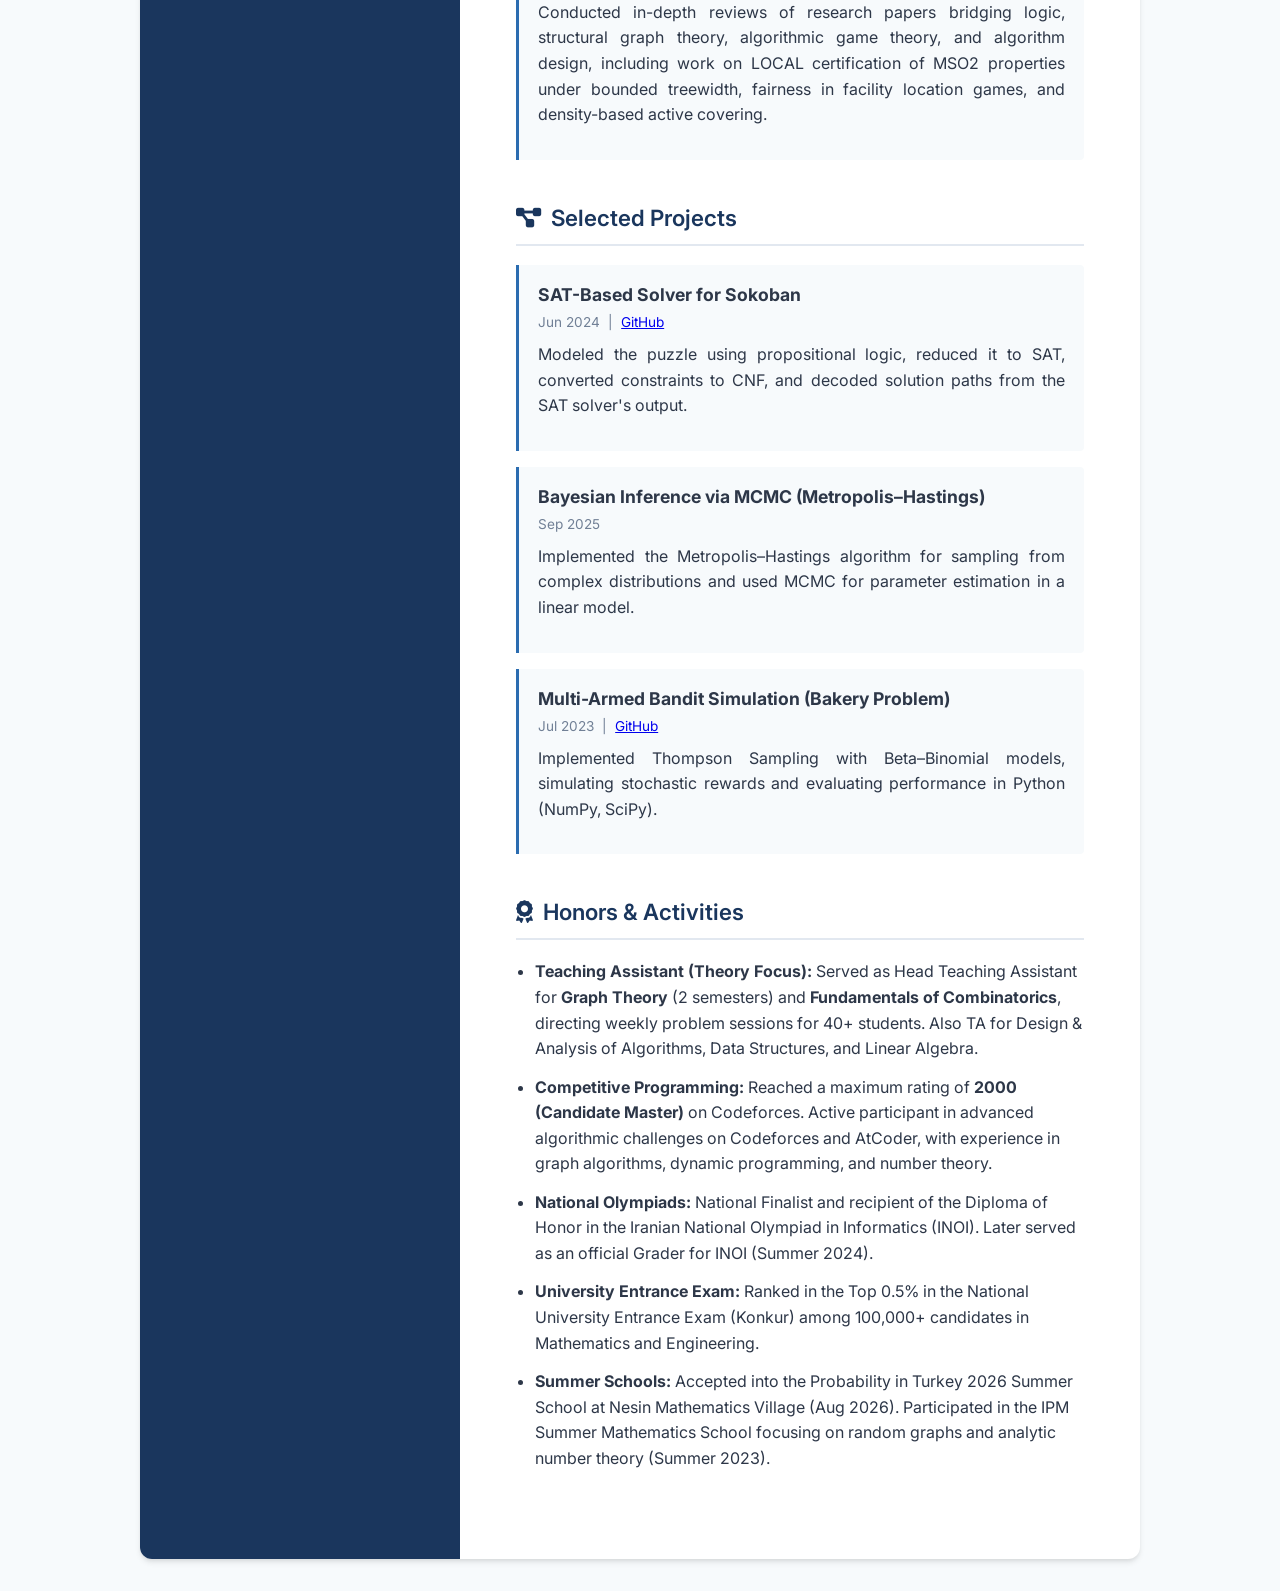
==== commit 1dac0a14: "Update index.html" ====
--- a/index.html
+++ b/index.html
@@ -44,7 +44,8 @@
       "knowsAbout": [
         "Algorithms",
         "Graph Theory",
-        "Optimization",
+        "Combinatorial Optimization",
+        "Integer Programming",
         "Combinatorics",
         "Competitive Programming"
       ]
@@ -107,7 +108,8 @@
                     <span class="skill-tag">Graph Theory</span>
                     <span class="skill-tag">Combinatorics</span>
                     <span class="skill-tag">Algorithms</span>
-                    <span class="skill-tag">Optimization</span>
+                    <span class="skill-tag">Combinatorial Optimization</span>
+                    <span class="skill-tag">Integer Programming</span>
                     <span class="skill-tag">Python</span>
                     <span class="skill-tag">C++</span>
                     <span class="skill-tag">LaTeX / XeLaTeX</span>
@@ -130,15 +132,15 @@
                 <h2 class="section-title"><i class="fas fa-user"></i> About Me</h2>
                 
                 <p>
-                    I am a final-semester Computer Science undergraduate student at the University of Tehran with a minor in Mathematics. My main academic interests revolve around theoretical computer science, specifically <strong>graph theory, combinatorics, algorithms, and optimization</strong>. I also have a strong background in competitive programming and mathematical problem-solving.
+                    I am a final-semester Computer Science undergraduate student at the University of Tehran with a minor in Mathematics. My main academic interests lie in <strong>theoretical computer science</strong> — particularly <strong>graph theory, algorithms, combinatorics, and combinatorial optimization</strong> — with a related interest in integer programming.
+                </p>
+
+                <p>
+                    I ranked 2nd out of 42 students in my cohort (GPA 19.26/20) and have consistently pursued the theoretical side of the curriculum, from graduate-level convex analysis to graph theory and combinatorics, both as a student and as Head Teaching Assistant.
                 </p>
                 
                 <p>
                     I have recently been admitted to the Master's program in Computer Science at Sharif University of Technology through the highly selective Talented Students program, chosen as one of the top 2 candidates from across the country.
-                </p>
-                
-                <p>
-                    I am actively seeking fully-funded graduate opportunities (Ph.D./M.Sc.) for the Fall 2027 intake, primarily focusing on programs in Canada, Germany, and Switzerland.
                 </p>
             </section>
 
@@ -160,8 +162,8 @@
                         <h3>B.Sc. in Computer Science (Minor in Mathematics)</h3>
                         <h4>University of Tehran</h4>
                         <ul>
-                            <li><strong>GPA:</strong> 19.26 / 20.0</li>
-                            <li><strong>Rank:</strong> 2nd out of 42 students</li>
+                            <li><strong>GPA:</strong> 19.26 / 20.0 &nbsp;|&nbsp; <strong>Rank:</strong> 2nd out of 42 students</li>
+                            <li><strong>Relevant coursework:</strong> Design & Analysis of Algorithms, Data Structures & Algorithms, Graph Theory, Fundamentals of Combinatorics, Linear Programming, Convex Analysis (graduate-level), Stochastic Processes, Game Theory, Linear Algebra, Mathematical Analysis I–II</li>
                         </ul>
                     </div>
                 </div>
@@ -173,22 +175,44 @@
                 <div class="project-item">
                     <h3>Exact Solving Methodologies and Duality in Integer Programming (BSc Project)</h3>
                     <p class="sub-text"><strong>Status:</strong> Ongoing | <strong>Advisor:</strong> Dr. Majid Soleimani-Damaneh</p>
-                    <p>This project systematically investigates classical and advanced exact solving methods for Integer Linear Programming (ILP). While traditional approaches rely heavily on geometric pruning, this research deeply explores Lagrangian and superadditive duality to construct tighter dual bounds. Furthermore, an unexplored variant of an ILP problem will be computationally analyzed to evaluate the empirical efficiency provided by these duality-based techniques.</p>
+                    <p>This project systematically investigates classical and advanced exact solving methods for Integer Linear Programming (ILP). While traditional approaches rely heavily on geometric pruning, this research deeply explores Lagrangian and superadditive duality to construct tighter dual bounds. An unexplored variant of an ILP problem will be computationally analyzed to evaluate the empirical efficiency provided by these duality-based techniques.</p>
                 </div>
 
                 <div class="project-item">
                     <h3>Independent Study in Structural Graph Theory & Algorithms</h3>
                     <p class="sub-text"><strong>Focus:</strong> Theoretical Computer Science</p>
-                    <p>Conducted in-depth reviews of advanced research papers bridging logic, structural graph theory, and algorithmic design. Key literature studied includes <em>"A Tight Meta-Theorem for LOCAL Certification of MSO2 Properties within Bounded Treewidth Graphs"</em> and foundational papers on fairness models in facility location games and density-based active covering.</p>
-                </div>
-
+                    <p>Conducted in-depth reviews of research papers bridging logic, structural graph theory, algorithmic game theory, and algorithm design, including work on LOCAL certification of MSO2 properties under bounded treewidth, fairness in facility location games, and density-based active covering.</p>
+                </div>
+
+            </section>
+
+            <section class="content-section">
+                <h2 class="section-title"><i class="fas fa-diagram-project"></i> Selected Projects</h2>
+
+                <div class="project-item">
+                    <h3>SAT-Based Solver for Sokoban</h3>
+                    <p class="sub-text">Jun 2024 &nbsp;|&nbsp; <a href="https://github.com/Alii-Tavakolii" target="_blank">GitHub</a></p>
+                    <p>Modeled the puzzle using propositional logic, reduced it to SAT, converted constraints to CNF, and decoded solution paths from the SAT solver's output.</p>
+                </div>
+
+                <div class="project-item">
+                    <h3>Bayesian Inference via MCMC (Metropolis–Hastings)</h3>
+                    <p class="sub-text">Sep 2025</p>
+                    <p>Implemented the Metropolis–Hastings algorithm for sampling from complex distributions and used MCMC for parameter estimation in a linear model.</p>
+                </div>
+
+                <div class="project-item">
+                    <h3>Multi-Armed Bandit Simulation (Bakery Problem)</h3>
+                    <p class="sub-text">Jul 2023 &nbsp;|&nbsp; <a href="https://github.com/Alii-Tavakolii" target="_blank">GitHub</a></p>
+                    <p>Implemented Thompson Sampling with Beta–Binomial models, simulating stochastic rewards and evaluating performance in Python (NumPy, SciPy).</p>
+                </div>
             </section>
 
             <section class="content-section">
                 <h2 class="section-title"><i class="fas fa-award"></i> Honors & Activities</h2>
                 <ul class="list-styled">
                     <li><strong>Teaching Assistant (Theory Focus):</strong> Served as Head Teaching Assistant for <strong>Graph Theory</strong> (2 semesters) and <strong>Fundamentals of Combinatorics</strong>, directing weekly problem sessions for 40+ students. Also TA for Design & Analysis of Algorithms, Data Structures, and Linear Algebra.</li>
-                    <li><strong>Competitive Programming:</strong> Reached a maximum rating of <strong>2000 (Candidate Master)</strong> on Codeforces. Active participant in advanced algorithmic challenges on Codeforces and AtCoder.</li>
+                    <li><strong>Competitive Programming:</strong> Reached a maximum rating of <strong>2000 (Candidate Master)</strong> on Codeforces. Active participant in advanced algorithmic challenges on Codeforces and AtCoder, with experience in graph algorithms, dynamic programming, and number theory.</li>
                     <li><strong>National Olympiads:</strong> National Finalist and recipient of the Diploma of Honor in the Iranian National Olympiad in Informatics (INOI). Later served as an official Grader for INOI (Summer 2024).</li>
                     <li><strong>University Entrance Exam:</strong> Ranked in the Top 0.5% in the National University Entrance Exam (Konkur) among 100,000+ candidates in Mathematics and Engineering.</li>
                     <li><strong>Summer Schools:</strong> Accepted into the Probability in Turkey 2026 Summer School at Nesin Mathematics Village (Aug 2026). Participated in the IPM Summer Mathematics School focusing on random graphs and analytic number theory (Summer 2023).</li>
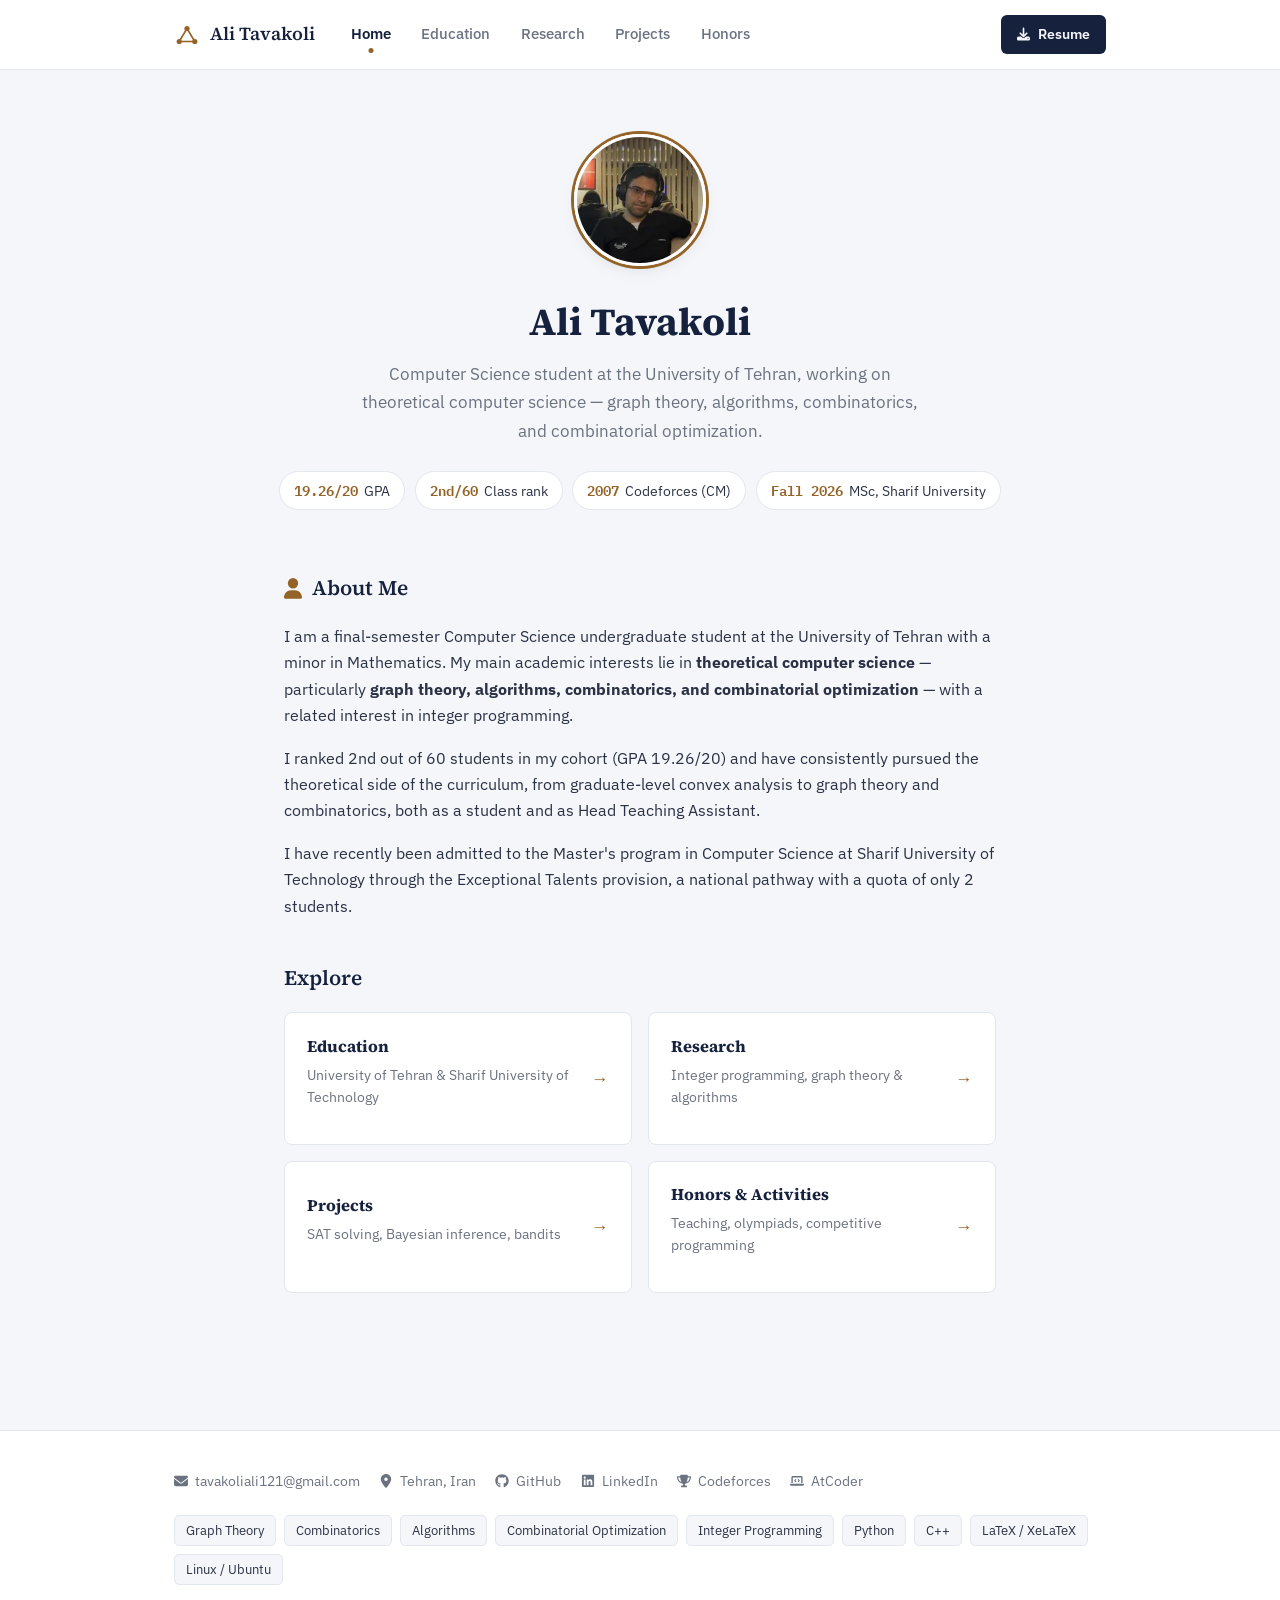
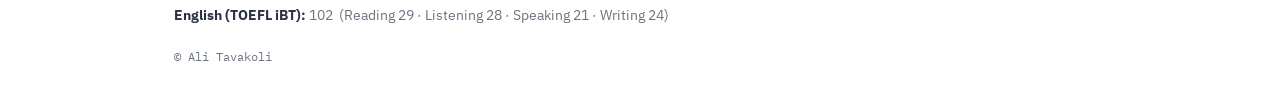
==== commit 485d2150: "Initial commit with clean project files" ====
--- a/index.html
+++ b/index.html
@@ -4,8 +4,9 @@
     <meta charset="UTF-8">
     <meta name="robots" content="index, follow">
     <meta name="viewport" content="width=device-width, initial-scale=1.0">
+    <meta name="color-scheme" content="light dark">
 
-    <title>Ali Tavakoli | Computer Science Student (Algorithms, Graph Theory, Optimization)</title>
+    <title>Ali Tavakoli | Computer Science</title>
 
     <meta name="description" content="Computer Science student at University of Tehran with strong background in algorithms, graph theory, optimization, and competitive programming. Personal portfolio and academic CV.">
 
@@ -13,15 +14,22 @@
 
     <link rel="canonical" href="https://alii-tavakolii.ir/">
 
+    <link rel="icon" type="image/svg+xml" href="favicon.svg">
+
     <!-- Open Graph -->
-    <meta property="og:title" content="Ali Tavakoli | Computer Science Portfolio">
-    <meta property="og:description" content="Computer Science student focused on algorithms, graph theory, and optimization. Academic CV and projects.">
+    <meta property="og:title" content="Ali Tavakoli | Computer Science">
+    <meta property="og:description" content="Computer Science student at University of Tehran with strong background in algorithms, graph theory, optimization, and competitive programming. Personal portfolio and academic CV.">
     <meta property="og:type" content="website">
     <meta property="og:url" content="https://alii-tavakolii.ir/">
-    <meta property="og:image" content="https://alii-tavakolii.ir/profile.jpg">
+    <meta property="og:image" content="https://alii-tavakolii.ir/ali-tavakoli-portfolio.jpg">
+    <meta property="og:image:width" content="640">
+    <meta property="og:image:height" content="640">
+    <meta property="og:image:alt" content="Portrait of Ali Tavakoli">
 
     <!-- Twitter -->
-    <meta name="twitter:card" content="summary_large_image">
+    <meta name="twitter:card" content="summary">
+    <meta name="twitter:image" content="https://alii-tavakolii.ir/ali-tavakoli-portfolio.jpg">
+    <meta name="twitter:image:alt" content="Portrait of Ali Tavakoli">
 
     <!-- Structured Data -->
     <script type="application/ld+json">
@@ -35,6 +43,7 @@
         "name": "University of Tehran"
       },
       "url": "https://alii-tavakolii.ir/",
+      "image": "https://alii-tavakolii.ir/ali-tavakoli-portfolio.jpg",
       "sameAs": [
         "https://github.com/Alii-Tavakolii",
         "https://www.linkedin.com/in/aliitavakolii/",
@@ -52,173 +61,121 @@
     }
     </script>
 
+    <link rel="preload" as="font" type="font/woff2" href="fonts/ibm-plex-sans-latin-400-normal.woff2" crossorigin>
+    <link rel="preload" as="font" type="font/woff2" href="fonts/source-serif-4-latin-700-normal.woff2" crossorigin>
+    <link rel="stylesheet" href="fonts/fonts.css">
+
+    <link rel="preload" as="image" href="profile.webp" imagesrcset="profile.webp 180w, ali-tavakoli-portfolio.webp 640w" imagesizes="132px" type="image/webp">
+
     <link rel="stylesheet" href="style.css">
-    <link rel="stylesheet" href="https://cdnjs.cloudflare.com/ajax/libs/font-awesome/6.4.0/css/all.min.css">
 </head>
 <body>
-    <div class="resume-wrapper">
-        <aside class="sidebar">
-            <div class="profile-container">
-                <div class="profile-avatar">
-                    <img src="profile.jpg" loading="lazy" alt="Ali Tavakoli">
-                </div>
-                
-                <h1>Ali Tavakoli</h1>
-                <h2 class="title">Computer Science Student</h2>
+    <a class="skip-link" href="#main">Skip to content</a>
+    <header class="site-nav">
+        <div class="nav-inner">
+            <a class="nav-logo" href="index.html"><svg class="logo-mark" viewBox="0 0 40 40" aria-hidden="true">
+    <line x1="8" y1="30" x2="20" y2="10" stroke="currentColor" stroke-width="2.4"/>
+    <line x1="20" y1="10" x2="32" y2="30" stroke="currentColor" stroke-width="2.4"/>
+    <line x1="8" y1="30" x2="32" y2="30" stroke="currentColor" stroke-width="2.4"/>
+    <circle cx="8" cy="30" r="4" fill="currentColor"/>
+    <circle cx="20" cy="10" r="4" fill="currentColor"/>
+    <circle cx="32" cy="30" r="4" fill="currentColor"/>
+</svg><span>Ali Tavakoli</span></a>
+            <nav class="nav-links" aria-label="Primary">
+            <a href="index.html" class="active" aria-current="page">Home</a>
+            <a href="education.html">Education</a>
+            <a href="research.html">Research</a>
+            <a href="projects.html">Projects</a>
+            <a href="honors.html">Honors</a>
+            </nav>
+            <a class="nav-resume" href="resume.pdf" download>
+                <svg class="icon-svg" viewBox="0 0 512 512" aria-hidden="true"><path d="M288 32c0-17.7-14.3-32-32-32s-32 14.3-32 32V274.7l-73.4-73.4c-12.5-12.5-32.8-12.5-45.3 0s-12.5 32.8 0 45.3l128 128c12.5 12.5 32.8 12.5 45.3 0l128-128c12.5-12.5 12.5-32.8 0-45.3s-32.8-12.5-45.3 0L288 274.7V32zM64 352c-35.3 0-64 28.7-64 64v32c0 35.3 28.7 64 64 64H448c35.3 0 64-28.7 64-64V416c0-35.3-28.7-64-64-64H346.5l-45.3 45.3c-25 25-65.5 25-90.5 0L165.5 352H64zm368 56a24 24 0 1 1 0 48 24 24 0 1 1 0-48z"/></svg>
+                Resume
+            </a>
+        </div>
+    </header>
+    <main id="main">
+        <div class="hero">
+            <div class="hero-avatar">
+                <picture>
+                    <source type="image/webp" srcset="profile.webp 180w, ali-tavakoli-portfolio.webp 640w" sizes="132px">
+                    <img src="profile.jpg" srcset="profile.jpg 180w, ali-tavakoli-portfolio.jpg 640w" sizes="132px" fetchpriority="high" alt="Ali Tavakoli" width="132" height="132">
+                </picture>
             </div>
-            
-            <div class="contact-info">
-                <div class="contact-item">
-                    <i class="fas fa-envelope"></i>
-                    <a href="mailto:tavakoliali121@gmail.com">tavakoliali121@gmail.com</a>
-                </div>
-                <div class="contact-item">
-                    <i class="fas fa-map-marker-alt"></i>
-                    <span>Tehran, Iran</span>
-                </div>
-                <div class="contact-item">
-                    <i class="fab fa-github"></i>
-                    <a href="https://github.com/Alii-Tavakolii" target="_blank">
-                        github.com/Alii-Tavakolii
-                    </a>
-                </div>
-                <div class="contact-item">
-                    <i class="fab fa-linkedin"></i>
-                    <a href="https://www.linkedin.com/in/aliitavakolii/" target="_blank">
-                        linkedin.com/in/aliitavakolii
-                    </a>
-                </div>
-                <div class="contact-item">
-                    <i class="fas fa-trophy"></i>
-                    <a href="https://codeforces.com/profile/Ali_Tavakoli" target="_blank">
-                        Codeforces
-                    </a>
-                </div>
-                <div class="contact-item">
-                    <i class="fas fa-laptop-code"></i>
-                    <a href="https://atcoder.jp/users/Ali_Tavakoli" target="_blank">
-                        AtCoder
-                    </a>
-                </div>
+            <h1>Ali Tavakoli</h1>
+            <p class="tagline">Computer Science student at the University of Tehran, working on theoretical computer science — graph theory, algorithms, combinatorics, and combinatorial optimization.</p>
+            <div class="stat-chips">
+                <span class="stat-chip"><span class="stat-value">19.26/20</span> GPA</span>
+                <span class="stat-chip"><span class="stat-value">2nd/60</span> Class rank</span>
+                <span class="stat-chip"><span class="stat-value">2007</span> Codeforces (CM)</span>
+                <span class="stat-chip"><span class="stat-value">Fall 2026</span> MSc, Sharif University</span>
             </div>
+        </div>
 
-            <div class="sidebar-section">
-                <h3><i class="fas fa-code"></i> Skills & Tools</h3>
-                <div class="skills-list">
-                    <span class="skill-tag">Graph Theory</span>
-                    <span class="skill-tag">Combinatorics</span>
-                    <span class="skill-tag">Algorithms</span>
-                    <span class="skill-tag">Combinatorial Optimization</span>
-                    <span class="skill-tag">Integer Programming</span>
-                    <span class="skill-tag">Python</span>
-                    <span class="skill-tag">C++</span>
-                    <span class="skill-tag">LaTeX / XeLaTeX</span>
-                    <span class="skill-tag">Linux / Ubuntu</span>
-                </div>
-            </div>
+        <div class="page" style="padding-top:0;">
+            <section class="content-section">
+                <h2 class="section-title"><svg class="icon-svg" viewBox="0 0 448 512" aria-hidden="true"><path d="M224 256A128 128 0 1 0 224 0a128 128 0 1 0 0 256zm-45.7 48C79.8 304 0 383.8 0 482.3C0 498.7 13.3 512 29.7 512H418.3c16.4 0 29.7-13.3 29.7-29.7C448 383.8 368.2 304 269.7 304H178.3z"/></svg> About Me</h2>
 
-            <div class="sidebar-section">
-                <h3><i class="fas fa-language"></i> Language</h3>
-                <p><strong>English (TOEFL iBT):</strong> 102</p>
-                <p class="sub-text">Reading: 29, Listening: 28, Speaking: 21, Writing: 24</p>
-            </div>
-        </aside>
-
-        <main class="content">
-            
-            <h1>Computer Science Student | Algorithms & Graph Theory — Ali Tavakoli</h1>   
-            
-            <section class="content-section">
-                <h2 class="section-title"><i class="fas fa-user"></i> About Me</h2>
-                
                 <p>
                     I am a final-semester Computer Science undergraduate student at the University of Tehran with a minor in Mathematics. My main academic interests lie in <strong>theoretical computer science</strong> — particularly <strong>graph theory, algorithms, combinatorics, and combinatorial optimization</strong> — with a related interest in integer programming.
                 </p>
 
                 <p>
-                    I ranked 2nd out of 42 students in my cohort (GPA 19.26/20) and have consistently pursued the theoretical side of the curriculum, from graduate-level convex analysis to graph theory and combinatorics, both as a student and as Head Teaching Assistant.
+                    I ranked 2nd out of 60 students in my cohort (GPA 19.26/20) and have consistently pursued the theoretical side of the curriculum, from graduate-level convex analysis to graph theory and combinatorics, both as a student and as Head Teaching Assistant.
                 </p>
-                
+
                 <p>
-                    I have recently been admitted to the Master's program in Computer Science at Sharif University of Technology through the highly selective Talented Students program, chosen as one of the top 2 candidates from across the country.
+                    I have recently been admitted to the Master's program in Computer Science at Sharif University of Technology through the Exceptional Talents provision, a national pathway with a quota of only 2 students.
                 </p>
             </section>
 
             <section class="content-section">
-                <h2 class="section-title"><i class="fas fa-graduation-cap"></i> Education</h2>
-                
-                <div class="timeline-item">
-                    <div class="timeline-date">Fall 2026 (Upcoming)</div>
-                    <div class="timeline-content">
-                        <h3>M.Sc. in Computer Science</h3>
-                        <h4>Sharif University of Technology</h4>
-                        <p class="highlight">Admitted via the Talented Students Program (Top 2 nationwide)</p>
-                    </div>
-                </div>
-
-                <div class="timeline-item">
-                    <div class="timeline-date">2022 – Present (Expected 2026)</div>
-                    <div class="timeline-content">
-                        <h3>B.Sc. in Computer Science (Minor in Mathematics)</h3>
-                        <h4>University of Tehran</h4>
-                        <ul>
-                            <li><strong>GPA:</strong> 19.26 / 20.0 &nbsp;|&nbsp; <strong>Rank:</strong> 2nd out of 42 students</li>
-                            <li><strong>Relevant coursework:</strong> Design & Analysis of Algorithms, Data Structures & Algorithms, Graph Theory, Fundamentals of Combinatorics, Linear Programming, Convex Analysis (graduate-level), Stochastic Processes, Game Theory, Linear Algebra, Mathematical Analysis I–II</li>
-                        </ul>
-                    </div>
+                <h2 class="section-title">Explore</h2>
+                <div class="explore-grid">
+                    <a class="explore-card" href="education.html">
+                        <div><h3>Education</h3><p class="sub-text">University of Tehran &amp; Sharif University of Technology</p></div>
+                        <span class="arrow">&#8594;</span>
+                    </a>
+                    <a class="explore-card" href="research.html">
+                        <div><h3>Research</h3><p class="sub-text">Integer programming, graph theory &amp; algorithms</p></div>
+                        <span class="arrow">&#8594;</span>
+                    </a>
+                    <a class="explore-card" href="projects.html">
+                        <div><h3>Projects</h3><p class="sub-text">SAT solving, Bayesian inference, bandits</p></div>
+                        <span class="arrow">&#8594;</span>
+                    </a>
+                    <a class="explore-card" href="honors.html">
+                        <div><h3>Honors &amp; Activities</h3><p class="sub-text">Teaching, olympiads, competitive programming</p></div>
+                        <span class="arrow">&#8594;</span>
+                    </a>
                 </div>
             </section>
-
-            <section class="content-section">
-                <h2 class="section-title"><i class="fas fa-microscope"></i> Research & Independent Study</h2>
-                
-                <div class="project-item">
-                    <h3>Exact Solving Methodologies and Duality in Integer Programming (BSc Project)</h3>
-                    <p class="sub-text"><strong>Status:</strong> Ongoing | <strong>Advisor:</strong> Dr. Majid Soleimani-Damaneh</p>
-                    <p>This project systematically investigates classical and advanced exact solving methods for Integer Linear Programming (ILP). While traditional approaches rely heavily on geometric pruning, this research deeply explores Lagrangian and superadditive duality to construct tighter dual bounds. An unexplored variant of an ILP problem will be computationally analyzed to evaluate the empirical efficiency provided by these duality-based techniques.</p>
-                </div>
-
-                <div class="project-item">
-                    <h3>Independent Study in Structural Graph Theory & Algorithms</h3>
-                    <p class="sub-text"><strong>Focus:</strong> Theoretical Computer Science</p>
-                    <p>Conducted in-depth reviews of research papers bridging logic, structural graph theory, algorithmic game theory, and algorithm design, including work on LOCAL certification of MSO2 properties under bounded treewidth, fairness in facility location games, and density-based active covering.</p>
-                </div>
-
-            </section>
-
-            <section class="content-section">
-                <h2 class="section-title"><i class="fas fa-diagram-project"></i> Selected Projects</h2>
-
-                <div class="project-item">
-                    <h3>SAT-Based Solver for Sokoban</h3>
-                    <p class="sub-text">Jun 2024 &nbsp;|&nbsp; <a href="https://github.com/Alii-Tavakolii" target="_blank">GitHub</a></p>
-                    <p>Modeled the puzzle using propositional logic, reduced it to SAT, converted constraints to CNF, and decoded solution paths from the SAT solver's output.</p>
-                </div>
-
-                <div class="project-item">
-                    <h3>Bayesian Inference via MCMC (Metropolis–Hastings)</h3>
-                    <p class="sub-text">Sep 2025</p>
-                    <p>Implemented the Metropolis–Hastings algorithm for sampling from complex distributions and used MCMC for parameter estimation in a linear model.</p>
-                </div>
-
-                <div class="project-item">
-                    <h3>Multi-Armed Bandit Simulation (Bakery Problem)</h3>
-                    <p class="sub-text">Jul 2023 &nbsp;|&nbsp; <a href="https://github.com/Alii-Tavakolii" target="_blank">GitHub</a></p>
-                    <p>Implemented Thompson Sampling with Beta–Binomial models, simulating stochastic rewards and evaluating performance in Python (NumPy, SciPy).</p>
-                </div>
-            </section>
-
-            <section class="content-section">
-                <h2 class="section-title"><i class="fas fa-award"></i> Honors & Activities</h2>
-                <ul class="list-styled">
-                    <li><strong>Teaching Assistant (Theory Focus):</strong> Served as Head Teaching Assistant for <strong>Graph Theory</strong> (2 semesters) and <strong>Fundamentals of Combinatorics</strong>, directing weekly problem sessions for 40+ students. Also TA for Design & Analysis of Algorithms, Data Structures, and Linear Algebra.</li>
-                    <li><strong>Competitive Programming:</strong> Reached a maximum rating of <strong>2000 (Candidate Master)</strong> on Codeforces. Active participant in advanced algorithmic challenges on Codeforces and AtCoder, with experience in graph algorithms, dynamic programming, and number theory.</li>
-                    <li><strong>National Olympiads:</strong> National Finalist and recipient of the Diploma of Honor in the Iranian National Olympiad in Informatics (INOI). Later served as an official Grader for INOI (Summer 2024).</li>
-                    <li><strong>University Entrance Exam:</strong> Ranked in the Top 0.5% in the National University Entrance Exam (Konkur) among 100,000+ candidates in Mathematics and Engineering.</li>
-                    <li><strong>Summer Schools:</strong> Accepted into the Probability in Turkey 2026 Summer School at Nesin Mathematics Village (Aug 2026). Participated in the IPM Summer Mathematics School focusing on random graphs and analytic number theory (Summer 2023).</li>
-                </ul>
-            </section>
-        </main>
-    </div>
+        </div>
+    </main>
+    <footer class="site-footer">
+        <div class="footer-inner">
+            <div class="footer-contact">
+                <a href="mailto:tavakoliali121@gmail.com"><svg class="icon-svg" viewBox="0 0 512 512" aria-hidden="true"><path d="M48 64C21.5 64 0 85.5 0 112c0 15.1 7.1 29.3 19.2 38.4L236.8 313.6c11.4 8.5 27 8.5 38.4 0L492.8 150.4c12.1-9.1 19.2-23.3 19.2-38.4c0-26.5-21.5-48-48-48H48zM0 176V384c0 35.3 28.7 64 64 64H448c35.3 0 64-28.7 64-64V176L294.4 339.2c-22.8 17.1-54 17.1-76.8 0L0 176z"/></svg> tavakoliali121@gmail.com</a>
+                <span><svg class="icon-svg" viewBox="0 0 384 512" aria-hidden="true"><path d="M215.7 499.2C267 435 384 279.4 384 192C384 86 298 0 192 0S0 86 0 192c0 87.4 117 243 168.3 307.2c12.3 15.3 35.1 15.3 47.4 0zM192 128a64 64 0 1 1 0 128 64 64 0 1 1 0-128z"/></svg> Tehran, Iran</span>
+                <a href="https://github.com/Alii-Tavakolii" target="_blank" rel="noopener noreferrer"><svg class="icon-svg" viewBox="0 0 496 512" aria-hidden="true"><path d="M165.9 397.4c0 2-2.3 3.6-5.2 3.6-3.3.3-5.6-1.3-5.6-3.6 0-2 2.3-3.6 5.2-3.6 3-.3 5.6 1.3 5.6 3.6zm-31.1-4.5c-.7 2 1.3 4.3 4.3 4.9 2.6 1 5.6 0 6.2-2s-1.3-4.3-4.3-5.2c-2.6-.7-5.5.3-6.2 2.3zm44.2-1.7c-2.9.7-4.9 2.6-4.6 4.9.3 2 2.9 3.3 5.9 2.6 2.9-.7 4.9-2.6 4.6-4.6-.3-1.9-3-3.2-5.9-2.9zM244.8 8C106.1 8 0 113.3 0 252c0 110.9 69.8 205.8 169.5 239.2 12.8 2.3 17.3-5.6 17.3-12.1 0-6.2-.3-40.4-.3-61.4 0 0-70 15-84.7-29.8 0 0-11.4-29.1-27.8-36.6 0 0-22.9-15.7 1.6-15.4 0 0 24.9 2 38.6 25.8 21.9 38.6 58.6 27.5 72.9 20.9 2.3-16 8.8-27.1 16-33.7-55.9-6.2-112.3-14.3-112.3-110.5 0-27.5 7.6-41.3 23.6-58.9-2.6-6.5-11.1-33.3 2.6-67.9 20.9-6.5 69 27 69 27 20-5.6 41.5-8.5 62.8-8.5s42.8 2.9 62.8 8.5c0 0 48.1-33.6 69-27 13.7 34.7 5.2 61.4 2.6 67.9 16 17.7 25.8 31.5 25.8 58.9 0 96.5-58.9 104.2-114.8 110.5 9.2 7.9 17 22.9 17 46.4 0 33.7-.3 75.4-.3 83.6 0 6.5 4.6 14.4 17.3 12.1C428.2 457.8 496 362.9 496 252 496 113.3 383.5 8 244.8 8zM97.2 352.9c-1.3 1-1 3.3.7 5.2 1.6 1.6 3.9 2.3 5.2 1 1.3-1 1-3.3-.7-5.2-1.6-1.6-3.9-2.3-5.2-1zm-10.8-8.1c-.7 1.3.3 2.9 2.3 3.9 1.6 1 3.6.7 4.3-.7.7-1.3-.3-2.9-2.3-3.9-2-.6-3.6-.3-4.3.7zm32.4 35.6c-1.6 1.3-1 4.3 1.3 6.2 2.3 2.3 5.2 2.6 6.5 1 1.3-1.3.7-4.3-1.3-6.2-2.2-2.3-5.2-2.6-6.5-1zm-11.4-14.7c-1.6 1-1.6 3.6 0 5.9 1.6 2.3 4.3 3.3 5.6 2.3 1.6-1.3 1.6-3.9 0-6.2-1.4-2.3-4-3.3-5.6-2z"/></svg> GitHub</a>
+                <a href="https://www.linkedin.com/in/aliitavakolii/" target="_blank" rel="noopener noreferrer"><svg class="icon-svg" viewBox="0 0 448 512" aria-hidden="true"><path d="M416 32H31.9C14.3 32 0 46.5 0 64.3v383.4C0 465.5 14.3 480 31.9 480H416c17.6 0 32-14.5 32-32.3V64.3c0-17.8-14.4-32.3-32-32.3zM135.4 416H69V202.2h66.5V416zm-33.2-243c-21.3 0-38.5-17.3-38.5-38.5S80.9 96 102.2 96c21.2 0 38.5 17.3 38.5 38.5 0 21.3-17.2 38.5-38.5 38.5zm282.1 243h-66.4V312c0-24.8-.5-56.7-34.5-56.7-34.6 0-39.9 27-39.9 54.9V416h-66.4V202.2h63.7v29.2h.9c8.9-16.8 30.6-34.5 62.9-34.5 67.2 0 79.7 44.3 79.7 101.9V416z"/></svg> LinkedIn</a>
+                <a href="https://codeforces.com/profile/Ali_Tavakoli" target="_blank" rel="noopener noreferrer"><svg class="icon-svg" viewBox="0 0 576 512" aria-hidden="true"><path d="M400 0H176c-26.5 0-48.1 21.8-47.1 48.2c.2 5.3 .4 10.6 .7 15.8H24C10.7 64 0 74.7 0 88c0 92.6 33.5 157 78.5 200.7c44.3 43.1 98.3 64.8 138.1 75.8c23.4 6.5 39.4 26 39.4 45.6c0 20.9-17 37.9-37.9 37.9H192c-17.7 0-32 14.3-32 32s14.3 32 32 32H384c17.7 0 32-14.3 32-32s-14.3-32-32-32H357.9C337 448 320 431 320 410.1c0-19.6 15.9-39.2 39.4-45.6c39.9-11 93.9-32.7 138.2-75.8C542.5 245 576 180.6 576 88c0-13.3-10.7-24-24-24H446.4c.3-5.2 .5-10.4 .7-15.8C448.1 21.8 426.5 0 400 0zM48.9 112h84.4c9.1 90.1 29.2 150.3 51.9 190.6c-24.9-11-50.8-26.5-73.2-48.3c-32-31.1-58-76-63-142.3zM464.1 254.3c-22.4 21.8-48.3 37.3-73.2 48.3c22.7-40.3 42.8-100.5 51.9-190.6h84.4c-5.1 66.3-31.1 111.2-63 142.3z"/></svg> Codeforces</a>
+                <a href="https://atcoder.jp/users/Ali_Tavakoli" target="_blank" rel="noopener noreferrer"><svg class="icon-svg" viewBox="0 0 640 512" aria-hidden="true"><path d="M64 96c0-35.3 28.7-64 64-64H512c35.3 0 64 28.7 64 64V352H512V96H128V352H64V96zM0 403.2C0 392.6 8.6 384 19.2 384H620.8c10.6 0 19.2 8.6 19.2 19.2c0 42.4-34.4 76.8-76.8 76.8H76.8C34.4 480 0 445.6 0 403.2zM281 209l-31 31 31 31c9.4 9.4 9.4 24.6 0 33.9s-24.6 9.4-33.9 0l-48-48c-9.4-9.4-9.4-24.6 0-33.9l48-48c9.4-9.4 24.6-9.4 33.9 0s9.4 24.6 0 33.9zM393 175l48 48c9.4 9.4 9.4 24.6 0 33.9l-48 48c-9.4 9.4-24.6 9.4-33.9 0s-9.4-24.6 0-33.9l31-31-31-31c-9.4-9.4-9.4-24.6 0-33.9s24.6-9.4 33.9 0z"/></svg> AtCoder</a>
+            </div>
+            <div class="footer-skills">
+                <span class="skill-tag">Graph Theory</span>
+                <span class="skill-tag">Combinatorics</span>
+                <span class="skill-tag">Algorithms</span>
+                <span class="skill-tag">Combinatorial Optimization</span>
+                <span class="skill-tag">Integer Programming</span>
+                <span class="skill-tag">Python</span>
+                <span class="skill-tag">C++</span>
+                <span class="skill-tag">LaTeX / XeLaTeX</span>
+                <span class="skill-tag">Linux / Ubuntu</span>
+            </div>
+            <p class="footer-lang"><strong>English (TOEFL iBT):</strong> 102 &nbsp;(Reading 29 &middot; Listening 28 &middot; Speaking 21 &middot; Writing 24)</p>
+            <p class="footer-copy">&copy; Ali Tavakoli</p>
+        </div>
+    </footer>
 </body>
 </html>
--- a/fonts/fonts.css
+++ b/fonts/fonts.css
@@ -0,0 +1,67 @@
+/* Self-hosted fonts — replaces the Google Fonts network request chain */
+
+@font-face {
+  font-family: 'Source Serif 4';
+  font-style: normal;
+  font-weight: 600;
+  font-display: swap;
+  src: url('source-serif-4-latin-600-normal.woff2') format('woff2');
+}
+@font-face {
+  font-family: 'Source Serif 4';
+  font-style: normal;
+  font-weight: 700;
+  font-display: swap;
+  src: url('source-serif-4-latin-700-normal.woff2') format('woff2');
+}
+
+@font-face {
+  font-family: 'IBM Plex Sans';
+  font-style: normal;
+  font-weight: 400;
+  font-display: swap;
+  src: url('ibm-plex-sans-latin-400-normal.woff2') format('woff2');
+}
+@font-face {
+  font-family: 'IBM Plex Sans';
+  font-style: normal;
+  font-weight: 500;
+  font-display: swap;
+  src: url('ibm-plex-sans-latin-500-normal.woff2') format('woff2');
+}
+@font-face {
+  font-family: 'IBM Plex Sans';
+  font-style: normal;
+  font-weight: 600;
+  font-display: swap;
+  src: url('ibm-plex-sans-latin-600-normal.woff2') format('woff2');
+}
+@font-face {
+  font-family: 'IBM Plex Sans';
+  font-style: normal;
+  font-weight: 700;
+  font-display: swap;
+  src: url('ibm-plex-sans-latin-700-normal.woff2') format('woff2');
+}
+
+@font-face {
+  font-family: 'IBM Plex Mono';
+  font-style: normal;
+  font-weight: 400;
+  font-display: swap;
+  src: url('ibm-plex-mono-latin-400-normal.woff2') format('woff2');
+}
+@font-face {
+  font-family: 'IBM Plex Mono';
+  font-style: normal;
+  font-weight: 500;
+  font-display: swap;
+  src: url('ibm-plex-mono-latin-500-normal.woff2') format('woff2');
+}
+@font-face {
+  font-family: 'IBM Plex Mono';
+  font-style: normal;
+  font-weight: 600;
+  font-display: swap;
+  src: url('ibm-plex-mono-latin-600-normal.woff2') format('woff2');
+}
--- a/style.css
+++ b/style.css
@@ -1,13 +1,27 @@
-@import url('https://fonts.googleapis.com/css2?family=Inter:wght@300;400;500;600;700&display=swap');
-
 :root {
-    --primary-color: #1a365d;
-    --secondary-color: #2b6cb0;
-    --text-main: #2d3748;
-    --text-muted: #718096;
-    --bg-main: #f7fafc;
-    --bg-card: #ffffff;
-    --border-color: #e2e8f0;
+    --bg: #F4F6F9;
+    --card: #FFFFFF;
+    --ink: #16213E;
+    --text: #2B3245;
+    --muted: #6B7280;
+    --accent: #946327;
+    --line: #2F6F62;
+    --border: #E2E6ED;
+    --shadow: 0 6px 20px -8px rgba(22, 33, 62, 0.18);
+}
+
+@media (prefers-color-scheme: dark) {
+    :root {
+        --bg: #10182A;
+        --card: #182238;
+        --ink: #EAF0FF;
+        --text: #D7DCE5;
+        --muted: #98A2B3;
+        --accent: #D9A653;
+        --line: #4FA898;
+        --border: #2B3654;
+        --shadow: 0 6px 24px -8px rgba(0, 0, 0, 0.5);
+    }
 }
 
 * {
@@ -16,253 +30,624 @@
     box-sizing: border-box;
 }
 
+html {
+    scroll-behavior: smooth;
+}
+
+.icon-svg {
+    width: 1em;
+    height: 1em;
+    fill: currentColor;
+    flex-shrink: 0;
+    vertical-align: -0.125em;
+}
+
 body {
-    font-family: 'Inter', sans-serif;
-    background-color: var(--bg-main);
-    color: var(--text-main);
-    line-height: 1.6;
-    padding: 2rem 1rem;
-}
-
-.resume-wrapper {
-    max-width: 1000px;
+    font-family: 'IBM Plex Sans', sans-serif;
+    background-color: var(--bg);
+    color: var(--text);
+    line-height: 1.65;
+}
+
+.skip-link {
+    position: absolute;
+    left: -999px;
+    top: 0;
+    background: var(--ink);
+    color: var(--bg);
+    padding: 10px 16px;
+    z-index: 100;
+}
+
+.skip-link:focus {
+    left: 12px;
+    top: 12px;
+}
+
+a {
+    color: var(--line);
+}
+
+a:focus-visible {
+    outline: 3px solid var(--accent);
+    outline-offset: 3px;
+    border-radius: 4px;
+}
+
+/* ---------- Top navigation ---------- */
+
+.site-nav {
+    position: sticky;
+    top: 0;
+    z-index: 20;
+    background-color: var(--card);
+    border-bottom: 1px solid var(--border);
+}
+
+.nav-inner {
+    max-width: 980px;
     margin: 0 auto;
-    background-color: var(--bg-card);
-    border-radius: 12px;
-    box-shadow: 0 4px 6px -1px rgba(0, 0, 0, 0.1), 0 2px 4px -1px rgba(0, 0, 0, 0.06);
-    display: flex;
-    overflow: hidden;
-}
-
-/* Sidebar Styles */
-.sidebar {
-    background-color: var(--primary-color);
-    color: white;
-    width: 320px;
-    padding: 2.5rem 2rem;
-    flex-shrink: 0;
-}
-
-.profile-container {
+    padding: 0.9rem 1.5rem;
+    display: flex;
+    align-items: center;
+    gap: 1.5rem;
+}
+
+.nav-logo {
+    display: flex;
+    align-items: center;
+    gap: 10px;
+    color: var(--ink);
+    text-decoration: none;
+    font-family: 'Source Serif 4', serif;
+    font-weight: 600;
+    font-size: 1.15rem;
+    white-space: nowrap;
+}
+
+.logo-mark {
+    width: 26px;
+    height: 26px;
+    color: var(--accent);
+}
+
+.nav-links {
+    display: flex;
+    gap: 0.4rem;
+    flex-grow: 1;
+    overflow-x: auto;
+    scrollbar-width: none;
+}
+
+.nav-links::-webkit-scrollbar {
+    display: none;
+}
+
+.nav-links a {
+    position: relative;
+    padding: 8px 12px;
+    color: var(--muted);
+    text-decoration: none;
+    font-size: 0.92rem;
+    font-weight: 500;
+    white-space: nowrap;
+    border-radius: 6px;
+    transition: color 0.15s, background-color 0.15s;
+}
+
+.nav-links a:hover {
+    color: var(--ink);
+    background-color: var(--bg);
+}
+
+.nav-links a.active {
+    color: var(--ink);
+    font-weight: 600;
+}
+
+.nav-links a.active::after {
+    content: "";
+    position: absolute;
+    left: 50%;
+    bottom: 2px;
+    transform: translateX(-50%);
+    width: 5px;
+    height: 5px;
+    border-radius: 50%;
+    background-color: var(--accent);
+}
+
+.nav-resume {
+    display: inline-flex;
+    align-items: center;
+    gap: 8px;
+    padding: 8px 16px;
+    background-color: var(--ink);
+    color: var(--bg);
+    border-radius: 6px;
+    text-decoration: none;
+    font-size: 0.88rem;
+    font-weight: 600;
+    white-space: nowrap;
+    transition: background-color 0.15s;
+}
+
+.nav-resume:hover {
+    background-color: var(--line);
+}
+
+.nav-resume .icon-svg {
+    width: 13px;
+}
+
+@media (max-width: 700px) {
+    .nav-inner {
+        flex-wrap: wrap;
+        gap: 0.6rem;
+    }
+    .nav-links {
+        order: 3;
+        width: 100%;
+        justify-content: flex-start;
+        border-top: 1px solid var(--border);
+        padding-top: 0.5rem;
+    }
+}
+
+/* ---------- Hero (home page) ---------- */
+
+.hero {
+    max-width: 980px;
+    margin: 0 auto;
+    padding: 4rem 1.5rem 2rem;
     text-align: center;
-    padding: 30px 20px;
-}
-
-.profile-avatar {
-    width: 180px;
-    height: 180px;
-    margin: 0 auto 25px auto;
-
+}
+
+.hero-avatar {
+    width: 132px;
+    height: 132px;
+    margin: 0 auto 1.5rem;
     border-radius: 50%;
     overflow: hidden;
-
-    border: 5px solid rgba(255,255,255,0.9);
-    box-shadow: 0 4px 15px rgba(0,0,0,0.25);
-}
-
-.profile-avatar img {
+    border: 3px solid var(--card);
+    box-shadow: 0 0 0 3px var(--accent), var(--shadow);
+}
+
+.hero-avatar img {
     width: 100%;
     height: 100%;
     object-fit: cover;
     display: block;
 }
 
-.profile-container h1 {
-    font-size: 1.8rem;
+.hero h1 {
+    font-family: 'Source Serif 4', serif;
     font-weight: 700;
+    font-size: 2.4rem;
+    color: var(--ink);
+    margin-bottom: 0.4rem;
+}
+
+.hero .tagline {
+    font-size: 1.08rem;
+    color: var(--muted);
+    max-width: 560px;
+    margin: 0 auto 1.6rem;
+}
+
+.stat-chips {
+    display: flex;
+    flex-wrap: wrap;
+    justify-content: center;
+    gap: 0.6rem;
+    margin-bottom: 1.8rem;
+}
+
+.stat-chip {
+    display: inline-flex;
+    align-items: baseline;
+    gap: 6px;
+    padding: 7px 14px;
+    background-color: var(--card);
+    border: 1px solid var(--border);
+    border-radius: 999px;
+    font-size: 0.85rem;
+    color: var(--text);
+}
+
+.stat-chip .stat-value {
+    font-family: 'IBM Plex Mono', monospace;
+    font-weight: 600;
+    color: var(--accent);
+}
+
+.hero-contact {
+    display: flex;
+    flex-wrap: wrap;
+    justify-content: center;
+    gap: 1.1rem;
+}
+
+.hero-contact a {
+    display: inline-flex;
+    align-items: center;
+    gap: 6px;
+    color: var(--muted);
+    text-decoration: none;
+    font-size: 0.88rem;
+    transition: color 0.15s;
+}
+
+.hero-contact a:hover {
+    color: var(--line);
+}
+
+.hero-contact .icon-svg {
+    width: 14px;
+}
+
+/* ---------- Page shell / content ---------- */
+
+.page {
+    max-width: 760px;
+    margin: 0 auto;
+    padding: 3rem 1.5rem 4rem;
+}
+
+.page-eyebrow {
+    font-family: 'IBM Plex Mono', monospace;
+    font-size: 0.78rem;
+    letter-spacing: 0.06em;
+    text-transform: uppercase;
+    color: var(--line);
+    margin-bottom: 0.4rem;
+}
+
+.page-header {
+    display: flex;
+    align-items: center;
+    gap: 12px;
+    margin-bottom: 2.2rem;
+}
+
+.page-header .icon-svg {
+    width: 26px;
+    color: var(--accent);
+}
+
+.page-header h1 {
+    font-family: 'Source Serif 4', serif;
+    font-weight: 700;
+    font-size: 1.9rem;
+    color: var(--ink);
+}
+
+.content-section {
+    margin-bottom: 2.6rem;
+}
+
+.content-section h2.section-title {
+    font-family: 'Source Serif 4', serif;
+    font-weight: 600;
+    font-size: 1.3rem;
+    color: var(--ink);
+    margin-bottom: 1.1rem;
+    display: flex;
+    align-items: center;
+    gap: 10px;
+}
+
+.content-section h2.section-title .icon-svg {
+    width: 18px;
+    color: var(--accent);
+}
+
+.content-section p {
+    margin-bottom: 1rem;
+    color: var(--text);
+}
+
+.highlight {
+    color: var(--line);
+    font-weight: 600;
+}
+
+/* ---------- Timeline (graph-node motif) ---------- */
+
+.timeline {
+    position: relative;
+    padding-left: 28px;
+}
+
+.timeline::before {
+    content: "";
+    position: absolute;
+    left: 5px;
+    top: 8px;
+    bottom: 8px;
+    width: 2px;
+    background-color: var(--border);
+}
+
+.timeline-item {
+    position: relative;
+    margin-bottom: 2rem;
+}
+
+.timeline-item::before {
+    content: "";
+    position: absolute;
+    left: -28px;
+    top: 6px;
+    width: 12px;
+    height: 12px;
+    border-radius: 50%;
+    background-color: var(--card);
+    border: 2px solid var(--accent);
+}
+
+.timeline-date {
+    font-family: 'IBM Plex Mono', monospace;
+    font-size: 0.82rem;
+    color: var(--line);
+    margin-bottom: 0.3rem;
+}
+
+.timeline-content h3 {
+    font-size: 1.08rem;
+    font-weight: 600;
+    color: var(--ink);
+    margin-bottom: 0.15rem;
+}
+
+.timeline-content h4 {
+    font-size: 0.92rem;
+    font-weight: 500;
+    color: var(--muted);
+    margin-bottom: 0.6rem;
+}
+
+.timeline-content ul {
+    list-style: none;
+}
+
+.timeline-content li {
     margin-bottom: 0.5rem;
-}
-
-.profile-container .title {
-    font-size: 1rem;
-    font-weight: 400;
-    color: #bee3f8;
-}
-
-.contact-info {
-    margin-bottom: 2.5rem;
-}
-
-.contact-item {
-    display: flex;
-    align-items: center;
+    font-size: 0.95rem;
+}
+
+/* ---------- Project / research cards ---------- */
+
+.project-item {
+    background-color: var(--card);
+    border: 1px solid var(--border);
+    border-left: 3px solid var(--line);
+    padding: 1.1rem 1.3rem;
     margin-bottom: 1rem;
-    font-size: 0.9rem;
-}
-
-.contact-item i {
-    width: 25px;
-    color: #bee3f8;
-}
-
-.contact-item a {
-    color: white;
+    border-radius: 0 8px 8px 0;
+    transition: transform 0.15s, box-shadow 0.15s;
+}
+
+.project-item:hover {
+    transform: translateY(-2px);
+    box-shadow: var(--shadow);
+}
+
+.project-item h3 {
+    font-size: 1.05rem;
+    color: var(--ink);
+    margin-bottom: 0.2rem;
+}
+
+.project-item .sub-text {
+    color: var(--muted);
+    margin-bottom: 0.5rem;
+    font-size: 0.88rem;
+}
+
+.project-item .sub-text a {
+    color: var(--line);
+}
+
+.project-item p:last-child {
+    margin-bottom: 0;
+    font-size: 0.95rem;
+}
+
+/* ---------- Honors list ---------- */
+
+.list-styled {
+    list-style: none;
+}
+
+.list-styled li {
+    position: relative;
+    padding-left: 22px;
+    margin-bottom: 1rem;
+    font-size: 0.96rem;
+}
+
+.list-styled li::before {
+    content: "";
+    position: absolute;
+    left: 4px;
+    top: 8px;
+    width: 7px;
+    height: 7px;
+    border-radius: 50%;
+    background-color: var(--accent);
+}
+
+/* ---------- Explore cards (home page) ---------- */
+
+.explore-grid {
+    display: grid;
+    grid-template-columns: repeat(2, 1fr);
+    gap: 1rem;
+}
+
+.explore-card {
+    display: flex;
+    align-items: center;
+    justify-content: space-between;
+    gap: 10px;
+    padding: 1.2rem 1.4rem;
+    background-color: var(--card);
+    border: 1px solid var(--border);
+    border-radius: 8px;
     text-decoration: none;
-    transition: color 0.2s;
-}
-
-.contact-item a:hover {
-    color: #bee3f8;
-    text-decoration: underline;
-}
-
-.sidebar-section {
-    margin-bottom: 2rem;
-}
-
-.sidebar-section h3 {
+    transition: transform 0.15s, box-shadow 0.15s, border-color 0.15s;
+}
+
+.explore-card:hover {
+    transform: translateY(-2px);
+    box-shadow: var(--shadow);
+    border-color: var(--line);
+}
+
+.explore-card h3 {
+    color: var(--ink);
+    font-size: 1.02rem;
+    margin-bottom: 0.25rem;
+    font-family: 'Source Serif 4', serif;
+}
+
+.explore-card .sub-text {
+    color: var(--muted);
+    font-size: 0.85rem;
+}
+
+.explore-card .arrow {
+    color: var(--accent);
     font-size: 1.1rem;
-    margin-bottom: 1rem;
-    border-bottom: 1px solid rgba(255,255,255,0.2);
-    padding-bottom: 0.5rem;
-}
-
-.skills-list {
+    flex-shrink: 0;
+}
+
+@media (max-width: 560px) {
+    .explore-grid {
+        grid-template-columns: 1fr;
+    }
+}
+
+/* ---------- Footer ---------- */
+
+.site-footer {
+    border-top: 1px solid var(--border);
+    background-color: var(--card);
+    margin-top: 2rem;
+}
+
+.footer-inner {
+    max-width: 980px;
+    margin: 0 auto;
+    padding: 2.4rem 1.5rem;
+}
+
+.footer-contact {
+    display: flex;
+    flex-wrap: wrap;
+    gap: 1.2rem;
+    margin-bottom: 1.4rem;
+}
+
+.footer-contact a, .footer-contact span {
+    display: inline-flex;
+    align-items: center;
+    gap: 7px;
+    color: var(--muted);
+    text-decoration: none;
+    font-size: 0.87rem;
+}
+
+.footer-contact a:hover {
+    color: var(--line);
+}
+
+.footer-contact .icon-svg {
+    width: 14px;
+}
+
+.footer-skills {
     display: flex;
     flex-wrap: wrap;
     gap: 0.5rem;
+    margin-bottom: 1.2rem;
 }
 
 .skill-tag {
-    background-color: rgba(255,255,255,0.1);
-    padding: 4px 10px;
-    border-radius: 4px;
+    background-color: var(--bg);
+    border: 1px solid var(--border);
+    padding: 4px 11px;
+    border-radius: 5px;
+    font-size: 0.8rem;
+    color: var(--text);
+}
+
+.footer-lang {
     font-size: 0.85rem;
-}
-
-.sub-text {
-    font-size: 0.85rem;
-    color: #cbd5e0;
-}
-
-/* Main Content Styles */
-.content {
-    flex-grow: 1;
-    padding: 3rem 3.5rem;
-}
-
-.content-section {
-    margin-bottom: 2.5rem;
-}
-
-.section-title {
-    color: var(--primary-color);
-    font-size: 1.4rem;
-    font-weight: 600;
+    color: var(--muted);
     margin-bottom: 1.2rem;
-    display: flex;
-    align-items: center;
-    gap: 10px;
-    border-bottom: 2px solid var(--border-color);
-    padding-bottom: 0.5rem;
-}
-
-.content-section p {
-    margin-bottom: 1rem;
-    text-align: justify;
-    word-break: break-word;
-    -webkit-hyphens: auto;
-    hyphens: auto;
-}
-
-.highlight {
-    color: var(--secondary-color);
-    font-weight: 500;
-}
-
-/* Timeline/Education */
-.timeline-item {
-    display: flex;
+}
+
+.footer-lang strong {
+    color: var(--text);
+}
+
+.footer-copy {
+    font-size: 0.78rem;
+    color: var(--muted);
+    font-family: 'IBM Plex Mono', monospace;
+}
+
+/* ---------- Responsive ---------- */
+
+@media (max-width: 600px) {
+    .hero {
+        padding: 2.6rem 1.2rem 1.6rem;
+    }
+    .hero h1 {
+        font-size: 1.9rem;
+    }
+    .page {
+        padding: 2rem 1.2rem 3rem;
+    }
+}
+
+@media (prefers-reduced-motion: reduce) {
+    * {
+        transition: none !important;
+        scroll-behavior: auto !important;
+    }
+}
+
+
+/* ---------- Error page ---------- */
+
+.error-page {
+    width: min(100% - 3rem, 680px);
+    min-height: 70vh;
+    margin: 0 auto;
+    display: grid;
+    place-content: center;
+    text-align: center;
+}
+
+.error-page h1 {
+    margin-bottom: 0.5rem;
+    color: var(--ink);
+    font-family: 'Source Serif 4', serif;
+    font-size: clamp(3rem, 10vw, 6rem);
+    line-height: 1;
+}
+
+.error-page p:not(.page-eyebrow) {
     margin-bottom: 1.5rem;
-}
-
-.timeline-date {
-    width: 130px;
-    flex-shrink: 0;
-    font-weight: 600;
-    color: var(--secondary-color);
-    font-size: 0.95rem;
-}
-
-.timeline-content h3 {
-    font-size: 1.1rem;
-    color: var(--text-main);
-    margin-bottom: 0.2rem;
-}
-
-.timeline-content h4 {
-    font-size: 0.95rem;
-    font-weight: 500;
-    color: var(--text-muted);
-    margin-bottom: 0.5rem;
-}
-
-.timeline-content ul {
-    list-style-type: none;
-}
-
-/* Projects */
-.project-item {
-    background-color: var(--bg-main);
-    border-left: 3px solid var(--secondary-color);
-    padding: 1rem 1.2rem;
-    margin-bottom: 1rem;
-    border-radius: 0 4px 4px 0;
-}
-
-.project-item h3 {
-    font-size: 1.1rem;
-    margin-bottom: 0.2rem;
-}
-
-.project-item .sub-text {
-    color: var(--text-muted);
-    margin-bottom: 0.5rem;
-}
-
-/* Lists */
-.list-styled {
-    padding-left: 1.2rem;
-}
-
-.list-styled li {
-    margin-bottom: 0.8rem;
-}
-
-/* Responsive Design */
-@media (max-width: 768px) {
-    .resume-wrapper {
-        flex-direction: column;
-    }
-    
-    .sidebar {
-        width: 100%;
-        padding: 2rem;
-    }
-    
-    .content {
-        padding: 2rem;
-    }
-    
-    .timeline-item {
-        flex-direction: column;
-    }
-    
-    .timeline-date {
-        margin-bottom: 0.3rem;
-    }
-
-    /* جلوگیری قطعی از فاصله‌های زیاد بین کلمات در موبایل */
-    .content-section p {
-        text-align: left !important;
-    }
-}
-
-/* استایل عنوان اصلی محتوا */
-.content h1 {
-    font-size: 1.6rem;
-    font-weight: 700;
-    color: var(--primary-color);
-    margin-bottom: 2rem;
-    line-height: 1.3;
-}
+    color: var(--muted);
+}
+
+.error-page a {
+    justify-self: center;
+    font-weight: 600;
+    text-decoration-thickness: 1px;
+    text-underline-offset: 4px;
+}
